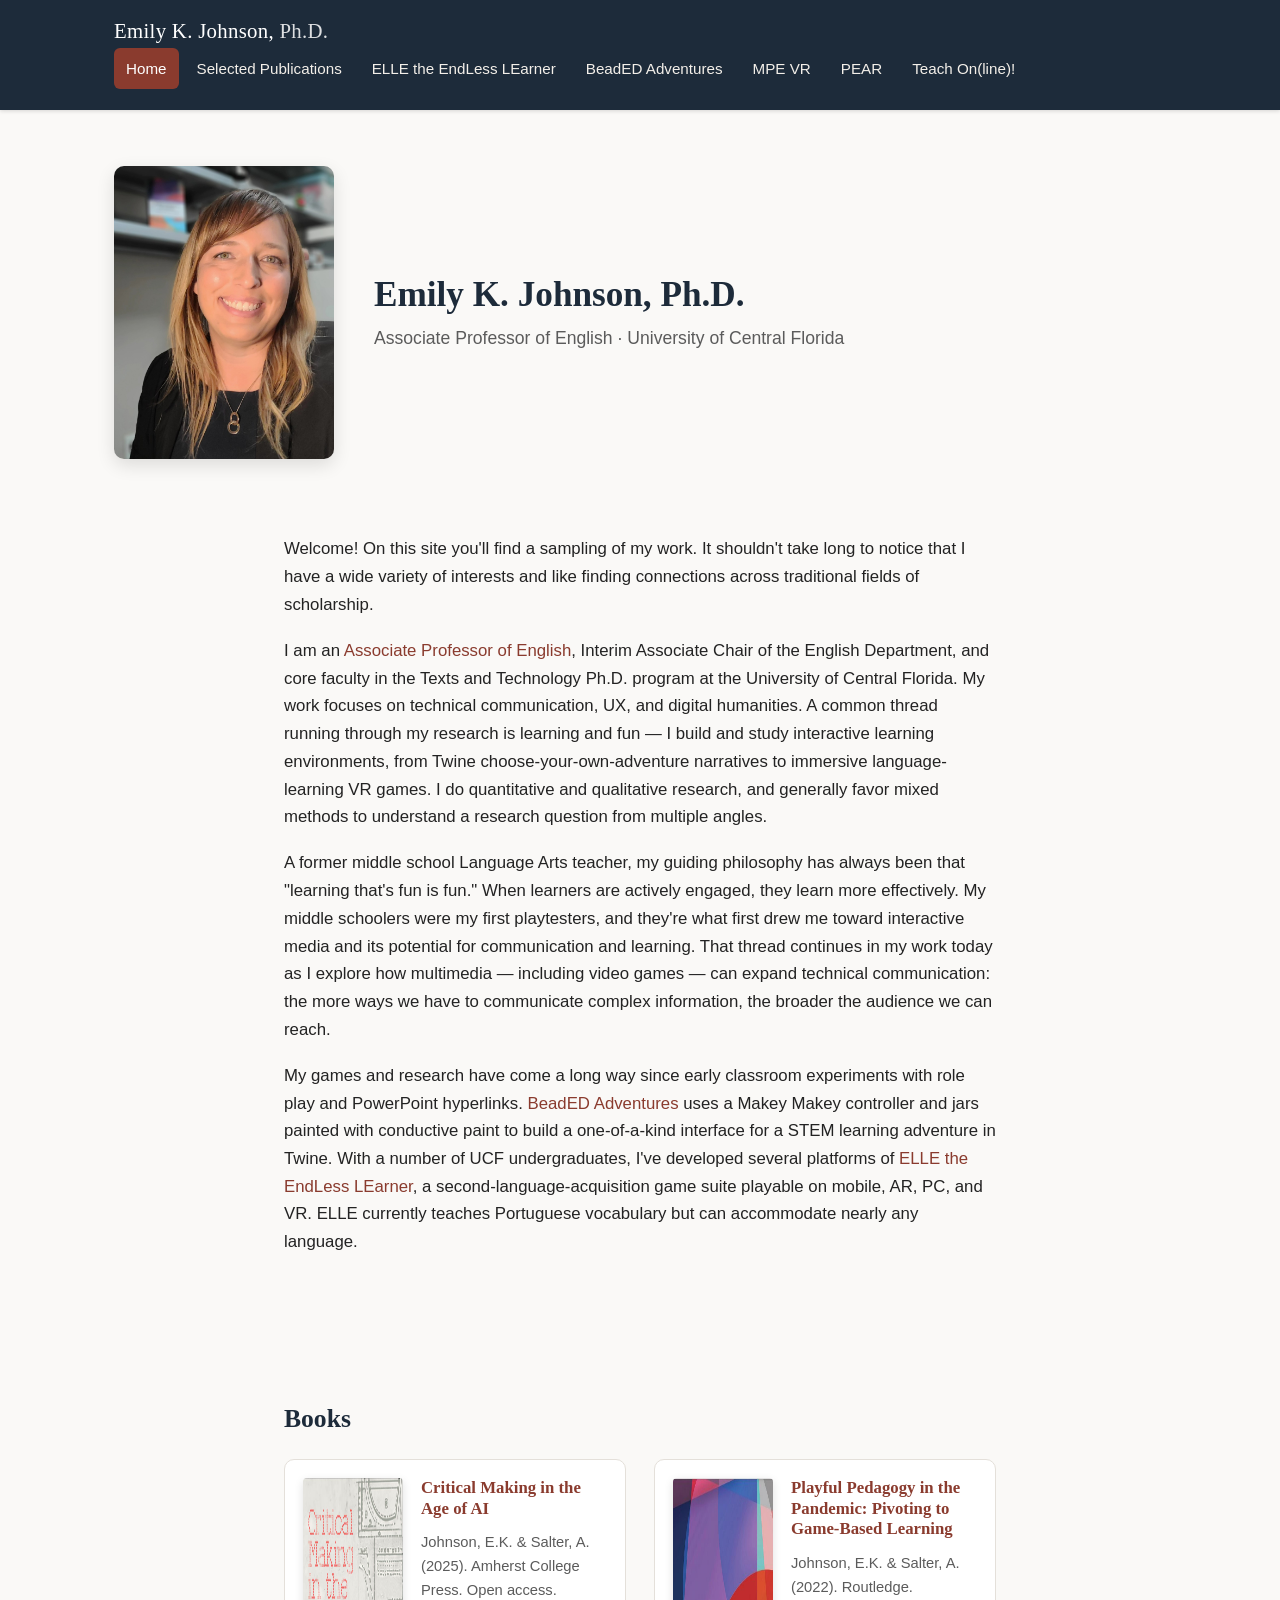
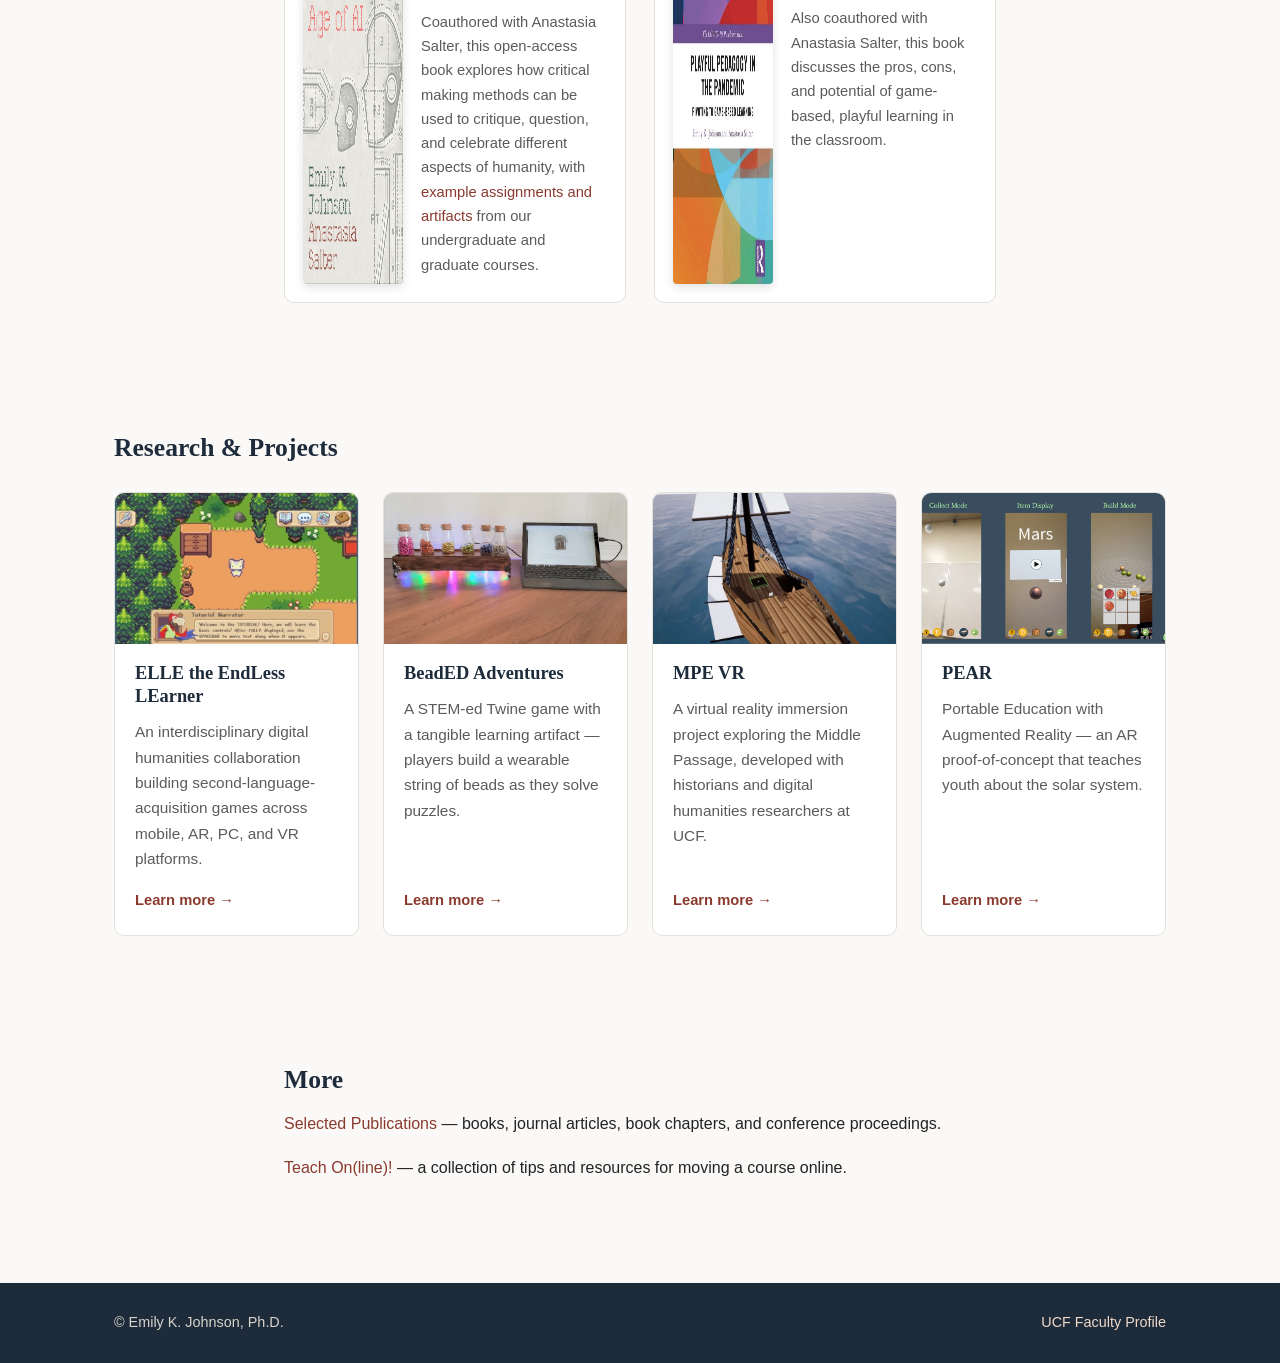
==== index.html @ 75e38476 "Rebuild site as static HTML/CSS from ekjphd.com Replace placeholder index.md with a clean, responsiv" ====
<!DOCTYPE html>
<html lang="en">
<head>
<meta charset="UTF-8">
<meta name="viewport" content="width=device-width, initial-scale=1.0">
<title>Emily K. Johnson, Ph.D.</title>
<meta name="description" content="Emily K. Johnson, Ph.D. — Associate Professor of English at UCF. Technical communication, UX, digital humanities, and game-based learning.">
<link rel="stylesheet" href="css/style.css">
</head>
<body>
<header class="site-header">
  <div class="header-inner">
    <a href="index.html" class="site-title">Emily K. Johnson, <span class="degree">Ph.D.</span></a>
    <input type="checkbox" id="nav-toggle" class="nav-toggle-checkbox">
    <label for="nav-toggle" class="nav-toggle-label">&#9776;</label>
    <ul class="nav-links">
      <li><a href="index.html" class="active">Home</a></li>
      <li><a href="publications.html">Selected Publications</a></li>
      <li><a href="elle.html">ELLE the EndLess LEarner</a></li>
      <li><a href="beadedadventures.html">BeadED Adventures</a></li>
      <li><a href="mpe.html">MPE VR</a></li>
      <li><a href="pear.html">PEAR</a></li>
      <li><a href="teachon.html">Teach On(line)!</a></li>
    </ul>
  </div>
</header>

<main>
  <section class="hero">
    <div class="container hero-inner">
      <div class="hero-photo">
        <img src="images/2023/05/emily2.jpg" alt="Emily K. Johnson">
      </div>
      <div class="hero-text">
        <h1>Emily K. Johnson, Ph.D.</h1>
        <p class="tagline">Associate Professor of English &middot; University of Central Florida</p>
      </div>
    </div>
  </section>

  <section class="bio">
    <div class="container section-narrow">
      <p>Welcome! On this site you'll find a sampling of my work. It shouldn't take long to notice that I have a wide variety of interests and like finding connections across traditional fields of scholarship.</p>
      <p>I am an <a href="https://cah.ucf.edu/person/emily-johnson/">Associate Professor of English</a>, Interim Associate Chair of the English Department, and core faculty in the Texts and Technology Ph.D. program at the University of Central Florida. My work focuses on technical communication, UX, and digital humanities. A common thread running through my research is learning and fun &mdash; I build and study interactive learning environments, from Twine choose-your-own-adventure narratives to immersive language-learning VR games. I do quantitative and qualitative research, and generally favor mixed methods to understand a research question from multiple angles.</p>
      <p>A former middle school Language Arts teacher, my guiding philosophy has always been that "learning that's fun is fun." When learners are actively engaged, they learn more effectively. My middle schoolers were my first playtesters, and they're what first drew me toward interactive media and its potential for communication and learning. That thread continues in my work today as I explore how multimedia &mdash; including video games &mdash; can expand technical communication: the more ways we have to communicate complex information, the broader the audience we can reach.</p>
      <p>My games and research have come a long way since early classroom experiments with role play and PowerPoint hyperlinks. <a href="beadedadventures.html">BeadED Adventures</a> uses a Makey&nbsp;Makey controller and jars painted with conductive paint to build a one-of-a-kind interface for a STEM learning adventure in Twine. With a number of UCF undergraduates, I've developed several platforms of <a href="elle.html">ELLE the EndLess LEarner</a>, a second-language-acquisition game suite playable on mobile, AR, PC, and VR. ELLE currently teaches Portuguese vocabulary but can accommodate nearly any language.</p>
    </div>
  </section>

  <section class="books">
    <div class="container section-narrow">
      <h2>Books</h2>
      <div class="book-grid">
        <div class="book-card">
          <img src="images/2024/12/cmcover.jpg" alt="Critical Making in the Age of AI cover">
          <div>
            <h3><a href="https://doi.org/10.3998/mpub.14510509">Critical Making in the Age of AI</a></h3>
            <p>Johnson, E.K. &amp; Salter, A. (2025). Amherst College Press. Open access.</p>
            <p>Coauthored with Anastasia Salter, this open-access book explores how critical making methods can be used to critique, question, and celebrate different aspects of humanity, with <a href="https://anastasiasalter.net/CritMakingAgeOfAI/">example assignments and artifacts</a> from our undergraduate and graduate courses.</p>
          </div>
        </div>
        <div class="book-card">
          <img src="images/2024/12/bookcover.jpg" alt="Playful Pedagogy in the Pandemic cover">
          <div>
            <h3><a href="https://www.taylorfrancis.com/books/mono/10.4324/9781003281696/playful-pedagogy-pandemic-emily-johnson-anastasia-salter">Playful Pedagogy in the Pandemic: Pivoting to Game-Based Learning</a></h3>
            <p>Johnson, E.K. &amp; Salter, A. (2022). Routledge.</p>
            <p>Also coauthored with Anastasia Salter, this book discusses the pros, cons, and potential of game-based, playful learning in the classroom.</p>
          </div>
        </div>
      </div>
    </div>
  </section>

  <section class="projects">
    <div class="container">
      <h2>Research &amp; Projects</h2>
      <div class="project-grid">
        <div class="project-card">
          <img src="images/2023/05/animelletutorial.jpg" alt="ELLE the EndLess LEarner">
          <div class="project-card-body">
            <h3>ELLE the EndLess LEarner</h3>
            <p>An interdisciplinary digital humanities collaboration building second-language-acquisition games across mobile, AR, PC, and VR platforms.</p>
            <a class="card-link" href="elle.html">Learn more &rarr;</a>
          </div>
        </div>
        <div class="project-card">
          <img src="images/2020/05/beaded4.0.jpg" alt="BeadED Adventures">
          <div class="project-card-body">
            <h3>BeadED Adventures</h3>
            <p>A STEM-ed Twine game with a tangible learning artifact &mdash; players build a wearable string of beads as they solve puzzles.</p>
            <a class="card-link" href="beadedadventures.html">Learn more &rarr;</a>
          </div>
        </div>
        <div class="project-card">
          <img src="images/2019/07/ship_mpe.jpg" alt="Middle Passage VR Experience">
          <div class="project-card-body">
            <h3>MPE VR</h3>
            <p>A virtual reality immersion project exploring the Middle Passage, developed with historians and digital humanities researchers at UCF.</p>
            <a class="card-link" href="mpe.html">Learn more &rarr;</a>
          </div>
        </div>
        <div class="project-card">
          <img src="images/2018/11/pear_screens.png" alt="PEAR augmented reality app">
          <div class="project-card-body">
            <h3>PEAR</h3>
            <p>Portable Education with Augmented Reality &mdash; an AR proof-of-concept that teaches youth about the solar system.</p>
            <a class="card-link" href="pear.html">Learn more &rarr;</a>
          </div>
        </div>
      </div>
    </div>
  </section>

  <section class="more-links">
    <div class="container section-narrow">
      <h2>More</h2>
      <p><a href="publications.html">Selected Publications</a> &mdash; books, journal articles, book chapters, and conference proceedings.</p>
      <p><a href="teachon.html">Teach On(line)!</a> &mdash; a collection of tips and resources for moving a course online.</p>
    </div>
  </section>
</main>

<footer class="site-footer">
  <div class="container">
    <span>&copy; Emily K. Johnson, Ph.D.</span>
    <a href="https://cah.ucf.edu/person/emily-johnson/">UCF Faculty Profile</a>
  </div>
</footer>
</body>
</html>
---- css/style.css ----
:root {
  --color-bg: #faf9f7;
  --color-surface: #ffffff;
  --color-text: #232323;
  --color-muted: #5b5b5b;
  --color-border: #e4e0da;
  --color-accent: #8a3b2e;
  --color-accent-dark: #6e2e24;
  --color-navy: #1d2b3a;
  --max-width: 1100px;
  --content-width: 760px;
  --radius: 10px;
}

* {
  box-sizing: border-box;
}

html {
  scroll-behavior: smooth;
}

body {
  margin: 0;
  font-family: "Source Sans Pro", "Segoe UI", Roboto, Helvetica, Arial, sans-serif;
  color: var(--color-text);
  background: var(--color-bg);
  line-height: 1.65;
}

h1, h2, h3, h4 {
  font-family: Georgia, "Times New Roman", serif;
  font-weight: 600;
  line-height: 1.25;
  color: var(--color-navy);
  margin: 0 0 0.6em;
}

h1 { font-size: 2.2rem; }
h2 { font-size: 1.6rem; margin-top: 2.2em; }
h3 { font-size: 1.25rem; margin-top: 1.6em; }

p { margin: 0 0 1.1em; }

a {
  color: var(--color-accent);
  text-decoration: none;
}

a:hover, a:focus {
  text-decoration: underline;
}

img {
  max-width: 100%;
  height: auto;
  display: block;
}

ul {
  margin: 0 0 1.1em;
  padding-left: 1.3em;
}

li {
  margin-bottom: 0.4em;
}

.container {
  max-width: var(--max-width);
  margin: 0 auto;
  padding: 0 24px;
}

/* Header / Nav */

.site-header {
  background: var(--color-navy);
  color: #fff;
  position: sticky;
  top: 0;
  z-index: 50;
  box-shadow: 0 1px 4px rgba(0,0,0,0.15);
}

.header-inner {
  max-width: var(--max-width);
  margin: 0 auto;
  padding: 14px 24px;
  display: flex;
  align-items: center;
  justify-content: space-between;
  flex-wrap: wrap;
}

.site-title {
  font-family: Georgia, "Times New Roman", serif;
  font-size: 1.3rem;
  color: #fff;
  letter-spacing: 0.3px;
}

.site-title:hover {
  text-decoration: none;
  color: #f0d9c8;
}

.site-title .degree {
  font-weight: 400;
  opacity: 0.85;
}

.nav-toggle-checkbox {
  display: none;
}

.nav-toggle-label {
  display: none;
  cursor: pointer;
  font-size: 1.6rem;
  color: #fff;
  line-height: 1;
  padding: 4px 8px;
}

.nav-links {
  display: flex;
  flex-wrap: wrap;
  gap: 6px;
  list-style: none;
  margin: 0;
  padding: 0;
}

.nav-links a {
  display: inline-block;
  color: #f3efe9;
  padding: 8px 12px;
  border-radius: 6px;
  font-size: 0.95rem;
}

.nav-links a:hover, .nav-links a:focus {
  background: rgba(255,255,255,0.12);
  text-decoration: none;
}

.nav-links a.active {
  background: var(--color-accent);
  color: #fff;
}

@media (max-width: 820px) {
  .nav-toggle-label { display: block; }
  .nav-links {
    display: none;
    flex-direction: column;
    width: 100%;
    margin-top: 12px;
  }
  .nav-toggle-checkbox:checked ~ .nav-links {
    display: flex;
  }
  .nav-links a { padding: 10px 12px; }
}

/* Hero */

.hero {
  padding: 56px 0 40px;
}

.hero-inner {
  display: grid;
  grid-template-columns: 220px 1fr;
  gap: 40px;
  align-items: center;
}

.hero-photo img {
  border-radius: var(--radius);
  box-shadow: 0 6px 18px rgba(0,0,0,0.12);
}

.hero-text h1 {
  margin-bottom: 0.2em;
}

.hero-text .tagline {
  color: var(--color-muted);
  font-size: 1.1rem;
  margin-bottom: 0;
}

@media (max-width: 700px) {
  .hero-inner {
    grid-template-columns: 1fr;
    text-align: center;
  }
  .hero-photo img {
    margin: 0 auto;
    max-width: 200px;
  }
}

/* Sections */

section {
  padding: 36px 0;
}

.section-narrow {
  max-width: var(--content-width);
  margin: 0 auto;
}

.bio p {
  font-size: 1.05rem;
}

/* Project cards grid */

.project-grid {
  display: grid;
  grid-template-columns: repeat(auto-fit, minmax(240px, 1fr));
  gap: 24px;
  margin-top: 28px;
}

.project-card {
  background: var(--color-surface);
  border: 1px solid var(--color-border);
  border-radius: var(--radius);
  overflow: hidden;
  display: flex;
  flex-direction: column;
  transition: transform 0.15s ease, box-shadow 0.15s ease;
}

.project-card:hover {
  transform: translateY(-3px);
  box-shadow: 0 10px 24px rgba(0,0,0,0.08);
}

.project-card img {
  width: 100%;
  aspect-ratio: 16/10;
  object-fit: cover;
}

.project-card-body {
  padding: 18px 20px 22px;
  display: flex;
  flex-direction: column;
  flex: 1;
}

.project-card-body h3 {
  margin-top: 0;
  font-size: 1.15rem;
}

.project-card-body p {
  color: var(--color-muted);
  font-size: 0.96rem;
  flex: 1;
}

.card-link {
  font-weight: 600;
  font-size: 0.92rem;
}

/* Books */

.book-grid {
  display: grid;
  grid-template-columns: repeat(auto-fit, minmax(280px, 1fr));
  gap: 28px;
  margin-top: 24px;
}

.book-card {
  display: flex;
  gap: 18px;
  background: var(--color-surface);
  border: 1px solid var(--color-border);
  border-radius: var(--radius);
  padding: 18px;
}

.book-card img {
  width: 100px;
  flex-shrink: 0;
  border-radius: 4px;
  box-shadow: 0 3px 10px rgba(0,0,0,0.12);
}

.book-card h3 {
  margin-top: 0;
  font-size: 1.05rem;
}

.book-card p {
  font-size: 0.92rem;
  color: var(--color-muted);
  margin-bottom: 0.5em;
}

/* Page header (project / publications pages) */

.page-hero {
  background: var(--color-surface);
  border-bottom: 1px solid var(--color-border);
  padding: 44px 0;
}

.page-hero h1 {
  margin-bottom: 0.3em;
}

.page-hero .subtitle {
  color: var(--color-muted);
  font-size: 1.05rem;
  margin: 0;
}

.page-figure {
  margin: 28px 0;
  text-align: center;
}

.page-figure img {
  margin: 0 auto;
  border-radius: var(--radius);
  box-shadow: 0 6px 18px rgba(0,0,0,0.1);
  max-height: 420px;
  width: auto;
}

.page-figure figcaption {
  color: var(--color-muted);
  font-size: 0.88rem;
  margin-top: 10px;
}

/* Gallery */

.gallery {
  display: grid;
  grid-template-columns: repeat(auto-fit, minmax(200px, 1fr));
  gap: 16px;
  margin: 24px 0 36px;
}

.gallery figure {
  margin: 0;
  background: var(--color-surface);
  border: 1px solid var(--color-border);
  border-radius: var(--radius);
  overflow: hidden;
}

.gallery img {
  width: 100%;
  aspect-ratio: 4/3;
  object-fit: cover;
}

.gallery figcaption {
  padding: 8px 12px;
  font-size: 0.85rem;
  color: var(--color-muted);
}

/* Credits / team lists */

.credit-block {
  background: var(--color-surface);
  border: 1px solid var(--color-border);
  border-radius: var(--radius);
  padding: 20px 24px;
  margin: 18px 0;
}

.credit-block h4 {
  margin-top: 0;
}

.credit-block ul {
  margin-bottom: 0;
}

/* Publications */

.pub-list h2 {
  border-bottom: 2px solid var(--color-border);
  padding-bottom: 8px;
}

.pub-list ul {
  list-style: none;
  padding-left: 0;
}

.pub-list li {
  padding: 10px 0;
  border-bottom: 1px solid var(--color-border);
  font-size: 0.97rem;
}

.pub-list li:last-child {
  border-bottom: none;
}

.scholar-link {
  display: inline-block;
  margin-bottom: 1.6em;
  font-weight: 600;
}

/* Tips list */

.tip-list li {
  margin-bottom: 0.9em;
}

.resource-columns {
  display: grid;
  grid-template-columns: repeat(auto-fit, minmax(260px, 1fr));
  gap: 28px;
  margin-top: 16px;
}

/* Footer */

.site-footer {
  background: var(--color-navy);
  color: #d8d3cb;
  margin-top: 48px;
  padding: 28px 0;
  font-size: 0.9rem;
}

.site-footer a {
  color: #f0d9c8;
}

.site-footer .container {
  display: flex;
  justify-content: space-between;
  flex-wrap: wrap;
  gap: 10px;
}

.back-home {
  display: inline-block;
  margin: 18px 0 0;
  font-weight: 600;
}
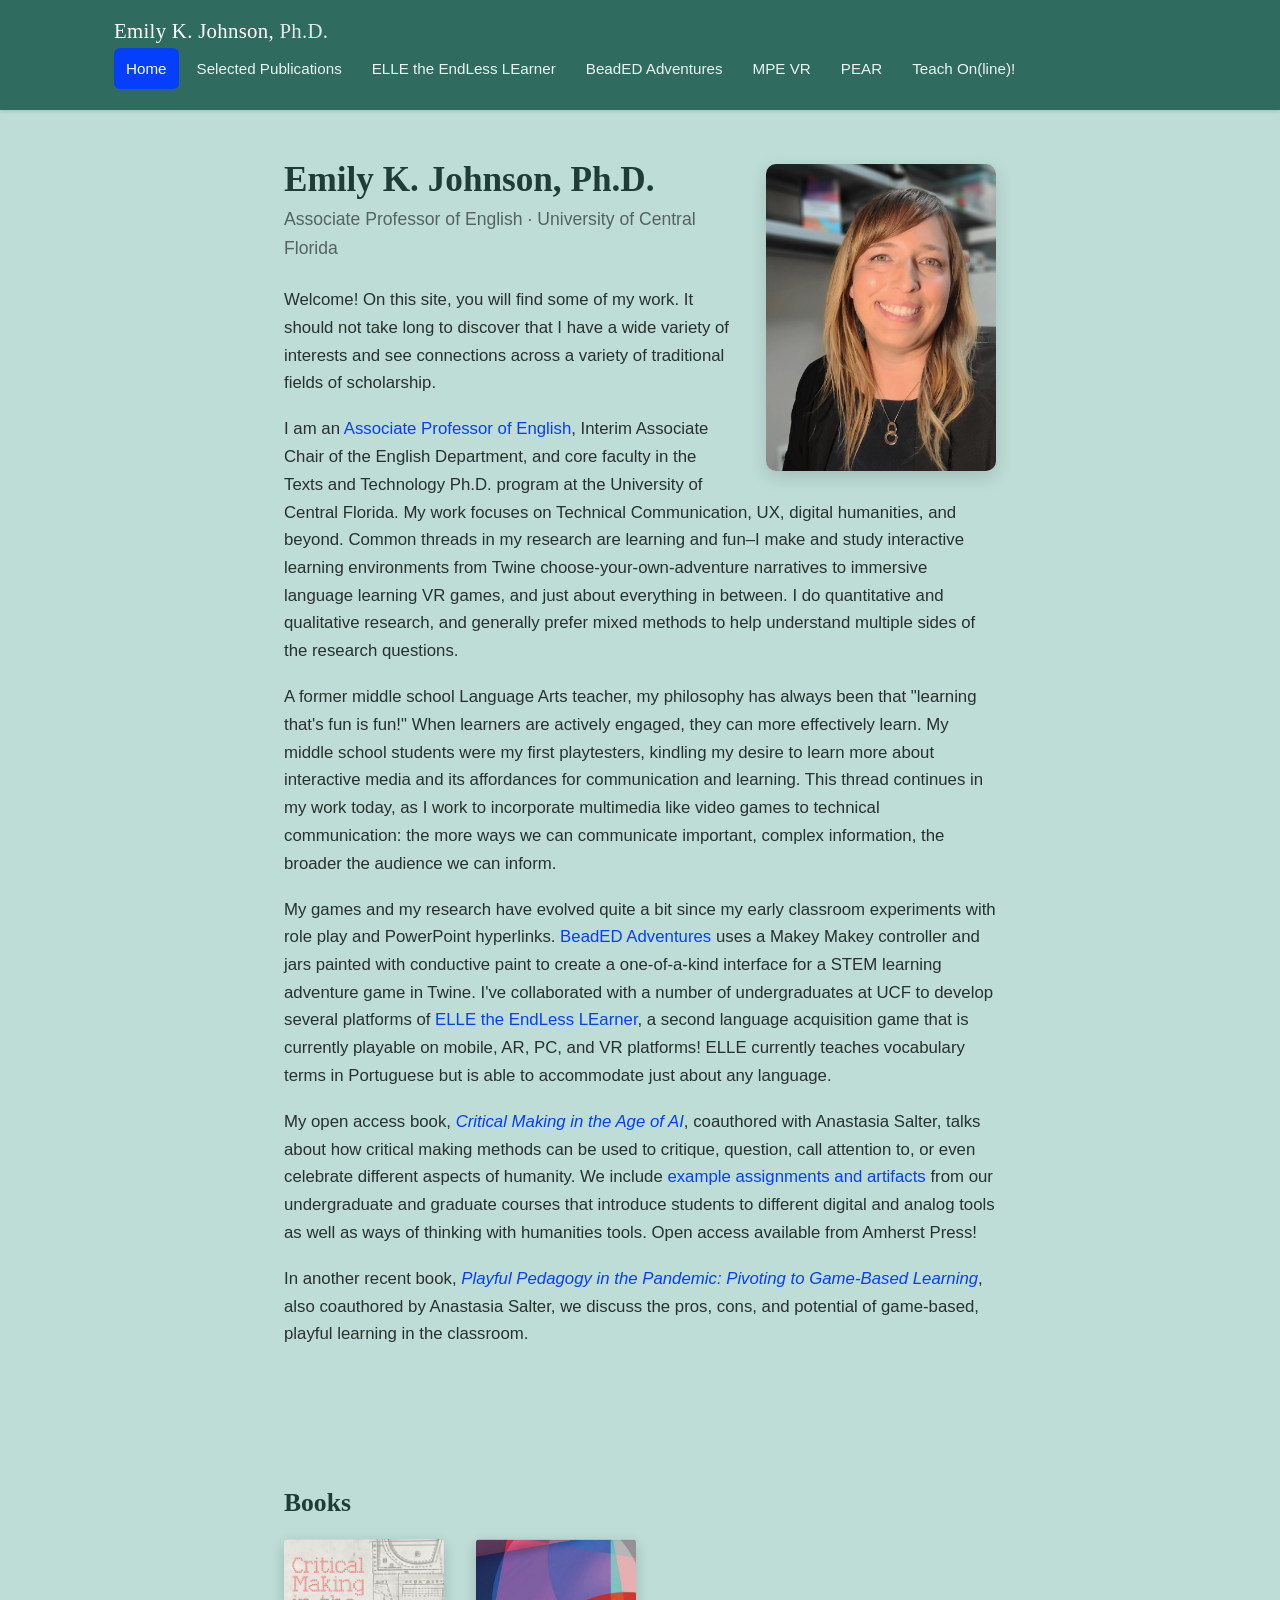
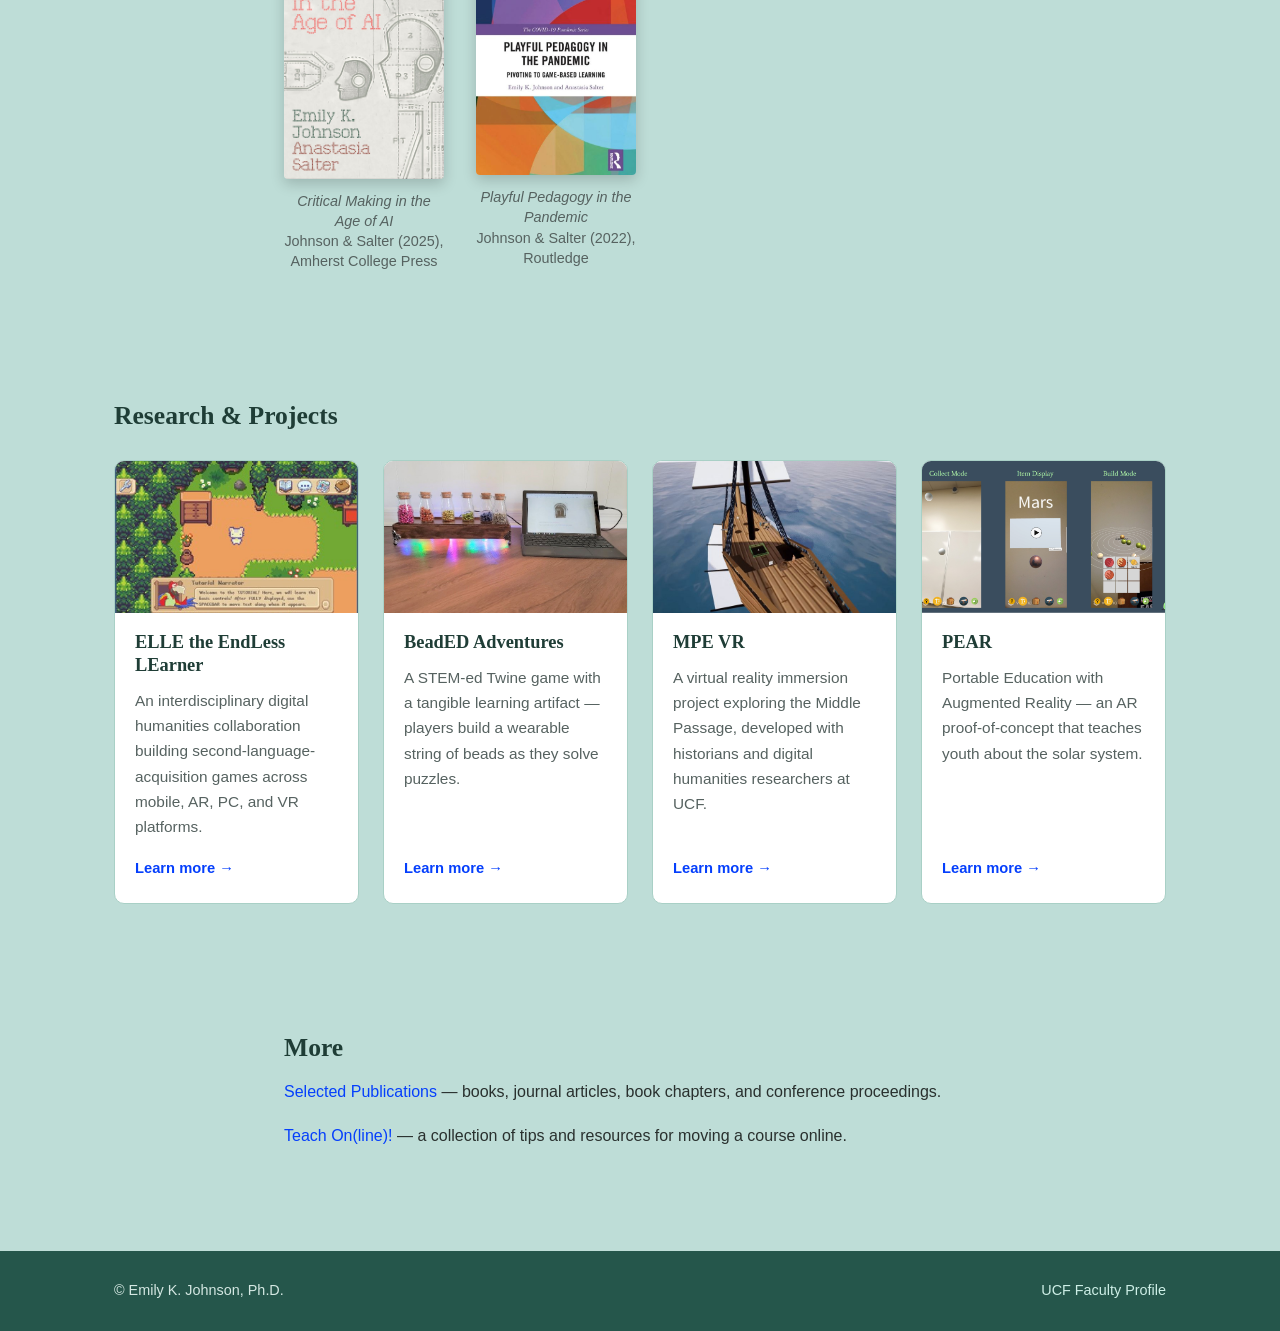
==== commit 5c0448fe: "Refine home page: headshot wrap, book ratio, restored bio links - Merge headshot into the intro and " ====
--- a/index.html
+++ b/index.html
@@ -26,24 +26,17 @@
 </header>
 
 <main>
-  <section class="hero">
-    <div class="container hero-inner">
-      <div class="hero-photo">
-        <img src="images/2023/05/emily2.jpg" alt="Emily K. Johnson">
-      </div>
-      <div class="hero-text">
-        <h1>Emily K. Johnson, Ph.D.</h1>
-        <p class="tagline">Associate Professor of English &middot; University of Central Florida</p>
-      </div>
-    </div>
-  </section>
-
-  <section class="bio">
+  <section class="intro">
     <div class="container section-narrow">
-      <p>Welcome! On this site you'll find a sampling of my work. It shouldn't take long to notice that I have a wide variety of interests and like finding connections across traditional fields of scholarship.</p>
-      <p>I am an <a href="https://cah.ucf.edu/person/emily-johnson/">Associate Professor of English</a>, Interim Associate Chair of the English Department, and core faculty in the Texts and Technology Ph.D. program at the University of Central Florida. My work focuses on technical communication, UX, and digital humanities. A common thread running through my research is learning and fun &mdash; I build and study interactive learning environments, from Twine choose-your-own-adventure narratives to immersive language-learning VR games. I do quantitative and qualitative research, and generally favor mixed methods to understand a research question from multiple angles.</p>
-      <p>A former middle school Language Arts teacher, my guiding philosophy has always been that "learning that's fun is fun." When learners are actively engaged, they learn more effectively. My middle schoolers were my first playtesters, and they're what first drew me toward interactive media and its potential for communication and learning. That thread continues in my work today as I explore how multimedia &mdash; including video games &mdash; can expand technical communication: the more ways we have to communicate complex information, the broader the audience we can reach.</p>
-      <p>My games and research have come a long way since early classroom experiments with role play and PowerPoint hyperlinks. <a href="beadedadventures.html">BeadED Adventures</a> uses a Makey&nbsp;Makey controller and jars painted with conductive paint to build a one-of-a-kind interface for a STEM learning adventure in Twine. With a number of UCF undergraduates, I've developed several platforms of <a href="elle.html">ELLE the EndLess LEarner</a>, a second-language-acquisition game suite playable on mobile, AR, PC, and VR. ELLE currently teaches Portuguese vocabulary but can accommodate nearly any language.</p>
+      <img class="headshot" src="images/2023/05/emily2.jpg" alt="Emily K. Johnson">
+      <h1>Emily K. Johnson, Ph.D.</h1>
+      <p class="tagline">Associate Professor of English &middot; University of Central Florida</p>
+      <p>Welcome! On this site, you will find some of my work. It should not take long to discover that I have a wide variety of interests and see connections across a variety of traditional fields of scholarship.</p>
+      <p>I am an <a href="https://cah.ucf.edu/person/emily-johnson/">Associate Professor of English</a>, Interim Associate Chair of the English Department, and core faculty in the Texts and Technology Ph.D. program at the University of Central Florida. My work focuses on Technical Communication, UX, digital humanities, and beyond. Common threads in my research are learning and fun&ndash;I make and study interactive learning environments from Twine choose-your-own-adventure narratives to immersive language learning VR games, and just about everything in between. I do quantitative and qualitative research, and generally prefer mixed methods to help understand multiple sides of the research questions.</p>
+      <p>A former middle school Language Arts teacher, my philosophy has always been that "learning that's fun is fun!" When learners are actively engaged, they can more effectively learn. My middle school students were my first playtesters, kindling my desire to learn more about interactive media and its affordances for communication and learning. This thread continues in my work today, as I work to incorporate multimedia like video games to technical communication: the more ways we can communicate important, complex information, the broader the audience we can inform.</p>
+      <p>My games and my research have evolved quite a bit since my early classroom experiments with role play and PowerPoint hyperlinks. <a href="beadedadventures.html">BeadED Adventures</a> uses a Makey Makey controller and jars painted with conductive paint to create a one-of-a-kind interface for a STEM learning adventure game in Twine. I've collaborated with a number of undergraduates at UCF to develop several platforms of <a href="elle.html">ELLE the EndLess LEarner</a>, a second language acquisition game that is currently playable on mobile, AR, PC, and VR platforms! ELLE currently teaches vocabulary terms in Portuguese but is able to accommodate just about any language.</p>
+      <p>My open access book, <a href="https://services.publishing.umich.edu/Books/C/Critical-Making-in-the-Age-of-AI3"><em>Critical Making in the Age of AI</em></a>, coauthored with Anastasia Salter, talks about how critical making methods can be used to critique, question, call attention to, or even celebrate different aspects of humanity. We include <a href="https://anastasiasalter.net/CritMakingAgeOfAI/">example assignments and artifacts</a> from our undergraduate and graduate courses that introduce students to different digital and analog tools as well as ways of thinking with humanities tools. Open access available from Amherst Press!</p>
+      <p>In another recent book, <a href="https://www.taylorfrancis.com/books/mono/10.4324/9781003281696/playful-pedagogy-pandemic-emily-johnson-anastasia-salter"><em>Playful Pedagogy in the Pandemic: Pivoting to Game-Based Learning</em></a>, also coauthored by Anastasia Salter, we discuss the pros, cons, and potential of game-based, playful learning in the classroom.</p>
     </div>
   </section>
 
@@ -51,22 +44,14 @@
     <div class="container section-narrow">
       <h2>Books</h2>
       <div class="book-grid">
-        <div class="book-card">
+        <a class="book-cover" href="https://services.publishing.umich.edu/Books/C/Critical-Making-in-the-Age-of-AI3">
           <img src="images/2024/12/cmcover.jpg" alt="Critical Making in the Age of AI cover">
-          <div>
-            <h3><a href="https://doi.org/10.3998/mpub.14510509">Critical Making in the Age of AI</a></h3>
-            <p>Johnson, E.K. &amp; Salter, A. (2025). Amherst College Press. Open access.</p>
-            <p>Coauthored with Anastasia Salter, this open-access book explores how critical making methods can be used to critique, question, and celebrate different aspects of humanity, with <a href="https://anastasiasalter.net/CritMakingAgeOfAI/">example assignments and artifacts</a> from our undergraduate and graduate courses.</p>
-          </div>
-        </div>
-        <div class="book-card">
+          <span><em>Critical Making in the Age of AI</em><br>Johnson &amp; Salter (2025), Amherst College Press</span>
+        </a>
+        <a class="book-cover" href="https://www.taylorfrancis.com/books/mono/10.4324/9781003281696/playful-pedagogy-pandemic-emily-johnson-anastasia-salter">
           <img src="images/2024/12/bookcover.jpg" alt="Playful Pedagogy in the Pandemic cover">
-          <div>
-            <h3><a href="https://www.taylorfrancis.com/books/mono/10.4324/9781003281696/playful-pedagogy-pandemic-emily-johnson-anastasia-salter">Playful Pedagogy in the Pandemic: Pivoting to Game-Based Learning</a></h3>
-            <p>Johnson, E.K. &amp; Salter, A. (2022). Routledge.</p>
-            <p>Also coauthored with Anastasia Salter, this book discusses the pros, cons, and potential of game-based, playful learning in the classroom.</p>
-          </div>
-        </div>
+          <span><em>Playful Pedagogy in the Pandemic</em><br>Johnson &amp; Salter (2022), Routledge</span>
+        </a>
       </div>
     </div>
   </section>
--- a/css/style.css
+++ b/css/style.css
@@ -1,12 +1,16 @@
 :root {
-  --color-bg: #faf9f7;
-  --color-surface: #ffffff;
-  --color-text: #232323;
-  --color-muted: #5b5b5b;
-  --color-border: #e4e0da;
-  --color-accent: #8a3b2e;
-  --color-accent-dark: #6e2e24;
-  --color-navy: #1d2b3a;
+  /* Palette drawn from the original ekjphd.com WordPress theme:
+     mint/seafoam body background with vivid blue links. */
+  --color-bg: #beddd7;          /* WP body background (mint) */
+  --color-surface: #ffffff;     /* content cards */
+  --color-text: #29302e;
+  --color-muted: #566260;
+  --color-border: #a9d0c6;      /* mint-tinted border */
+  --color-accent: #053ffc;      /* WP link / accent blue */
+  --color-accent-dark: #0a2db0;
+  --color-header: #2f6b5e;      /* deep teal (mint family) for nav/footer */
+  --color-header-dark: #25564b;
+  --color-heading: #1f3d36;     /* dark teal-green headings */
   --max-width: 1100px;
   --content-width: 760px;
   --radius: 10px;
@@ -18,6 +22,11 @@
 
 html {
   scroll-behavior: smooth;
+}
+
+::selection {
+  background: var(--color-accent);
+  color: #fff;
 }
 
 body {
@@ -32,7 +41,7 @@
   font-family: Georgia, "Times New Roman", serif;
   font-weight: 600;
   line-height: 1.25;
-  color: var(--color-navy);
+  color: var(--color-heading);
   margin: 0 0 0.6em;
 }
 
@@ -75,7 +84,7 @@
 /* Header / Nav */
 
 .site-header {
-  background: var(--color-navy);
+  background: var(--color-header);
   color: #fff;
   position: sticky;
   top: 0;
@@ -102,7 +111,7 @@
 
 .site-title:hover {
   text-decoration: none;
-  color: #f0d9c8;
+  color: #cdeee6;
 }
 
 .site-title .degree {
@@ -134,7 +143,7 @@
 
 .nav-links a {
   display: inline-block;
-  color: #f3efe9;
+  color: #eaf5f2;
   padding: 8px 12px;
   border-radius: 6px;
   font-size: 0.95rem;
@@ -164,42 +173,47 @@
   .nav-links a { padding: 10px 12px; }
 }
 
-/* Hero */
-
-.hero {
-  padding: 56px 0 40px;
-}
-
-.hero-inner {
-  display: grid;
-  grid-template-columns: 220px 1fr;
-  gap: 40px;
-  align-items: center;
-}
-
-.hero-photo img {
+/* Intro (headshot + bio) */
+
+.intro {
+  padding: 48px 0 28px;
+}
+
+.intro .container {
+  display: flow-root; /* contain the floated headshot */
+}
+
+.intro .headshot {
+  float: right;
+  width: 230px;
   border-radius: var(--radius);
-  box-shadow: 0 6px 18px rgba(0,0,0,0.12);
-}
-
-.hero-text h1 {
-  margin-bottom: 0.2em;
-}
-
-.hero-text .tagline {
+  box-shadow: 0 6px 18px rgba(0,0,0,0.14);
+  margin: 6px 0 16px 30px;
+}
+
+.intro h1 {
+  margin-bottom: 0.1em;
+}
+
+.intro .tagline {
   color: var(--color-muted);
   font-size: 1.1rem;
-  margin-bottom: 0;
-}
-
-@media (max-width: 700px) {
-  .hero-inner {
-    grid-template-columns: 1fr;
+  margin-bottom: 1.3em;
+}
+
+.intro p {
+  font-size: 1.05rem;
+}
+
+@media (max-width: 600px) {
+  .intro .headshot {
+    float: none;
+    display: block;
+    margin: 0 auto 22px;
+    width: 200px;
+  }
+  .intro h1, .intro .tagline {
     text-align: center;
-  }
-  .hero-photo img {
-    margin: 0 auto;
-    max-width: 200px;
   }
 }
 
@@ -212,10 +226,6 @@
 .section-narrow {
   max-width: var(--content-width);
   margin: 0 auto;
-}
-
-.bio p {
-  font-size: 1.05rem;
 }
 
 /* Project cards grid */
@@ -274,37 +284,48 @@
 /* Books */
 
 .book-grid {
-  display: grid;
-  grid-template-columns: repeat(auto-fit, minmax(280px, 1fr));
-  gap: 28px;
-  margin-top: 24px;
-}
-
-.book-card {
-  display: flex;
-  gap: 18px;
-  background: var(--color-surface);
-  border: 1px solid var(--color-border);
-  border-radius: var(--radius);
-  padding: 18px;
-}
-
-.book-card img {
-  width: 100px;
-  flex-shrink: 0;
+  display: flex;
+  flex-wrap: wrap;
+  gap: 32px;
+  margin-top: 20px;
+}
+
+.book-cover {
+  display: flex;
+  flex-direction: column;
+  align-items: center;
+  text-align: center;
+  width: 160px;
+  color: var(--color-text);
+}
+
+.book-cover:hover {
+  text-decoration: none;
+}
+
+.book-cover img {
+  width: 160px;
+  height: auto;          /* preserve the cover's natural ratio */
   border-radius: 4px;
-  box-shadow: 0 3px 10px rgba(0,0,0,0.12);
-}
-
-.book-card h3 {
-  margin-top: 0;
-  font-size: 1.05rem;
-}
-
-.book-card p {
-  font-size: 0.92rem;
-  color: var(--color-muted);
-  margin-bottom: 0.5em;
+  box-shadow: 0 5px 14px rgba(0,0,0,0.18);
+  transition: transform 0.15s ease, box-shadow 0.15s ease;
+}
+
+.book-cover:hover img {
+  transform: translateY(-3px);
+  box-shadow: 0 10px 22px rgba(0,0,0,0.22);
+}
+
+.book-cover span {
+  display: block;
+  margin-top: 12px;
+  font-size: 0.9rem;
+  line-height: 1.4;
+  color: var(--color-muted);
+}
+
+.book-cover:hover span em {
+  color: var(--color-accent);
 }
 
 /* Page header (project / publications pages) */
@@ -435,15 +456,15 @@
 /* Footer */
 
 .site-footer {
-  background: var(--color-navy);
-  color: #d8d3cb;
+  background: var(--color-header-dark);
+  color: #d4e7e2;
   margin-top: 48px;
   padding: 28px 0;
   font-size: 0.9rem;
 }
 
 .site-footer a {
-  color: #f0d9c8;
+  color: #cdeee6;
 }
 
 .site-footer .container {
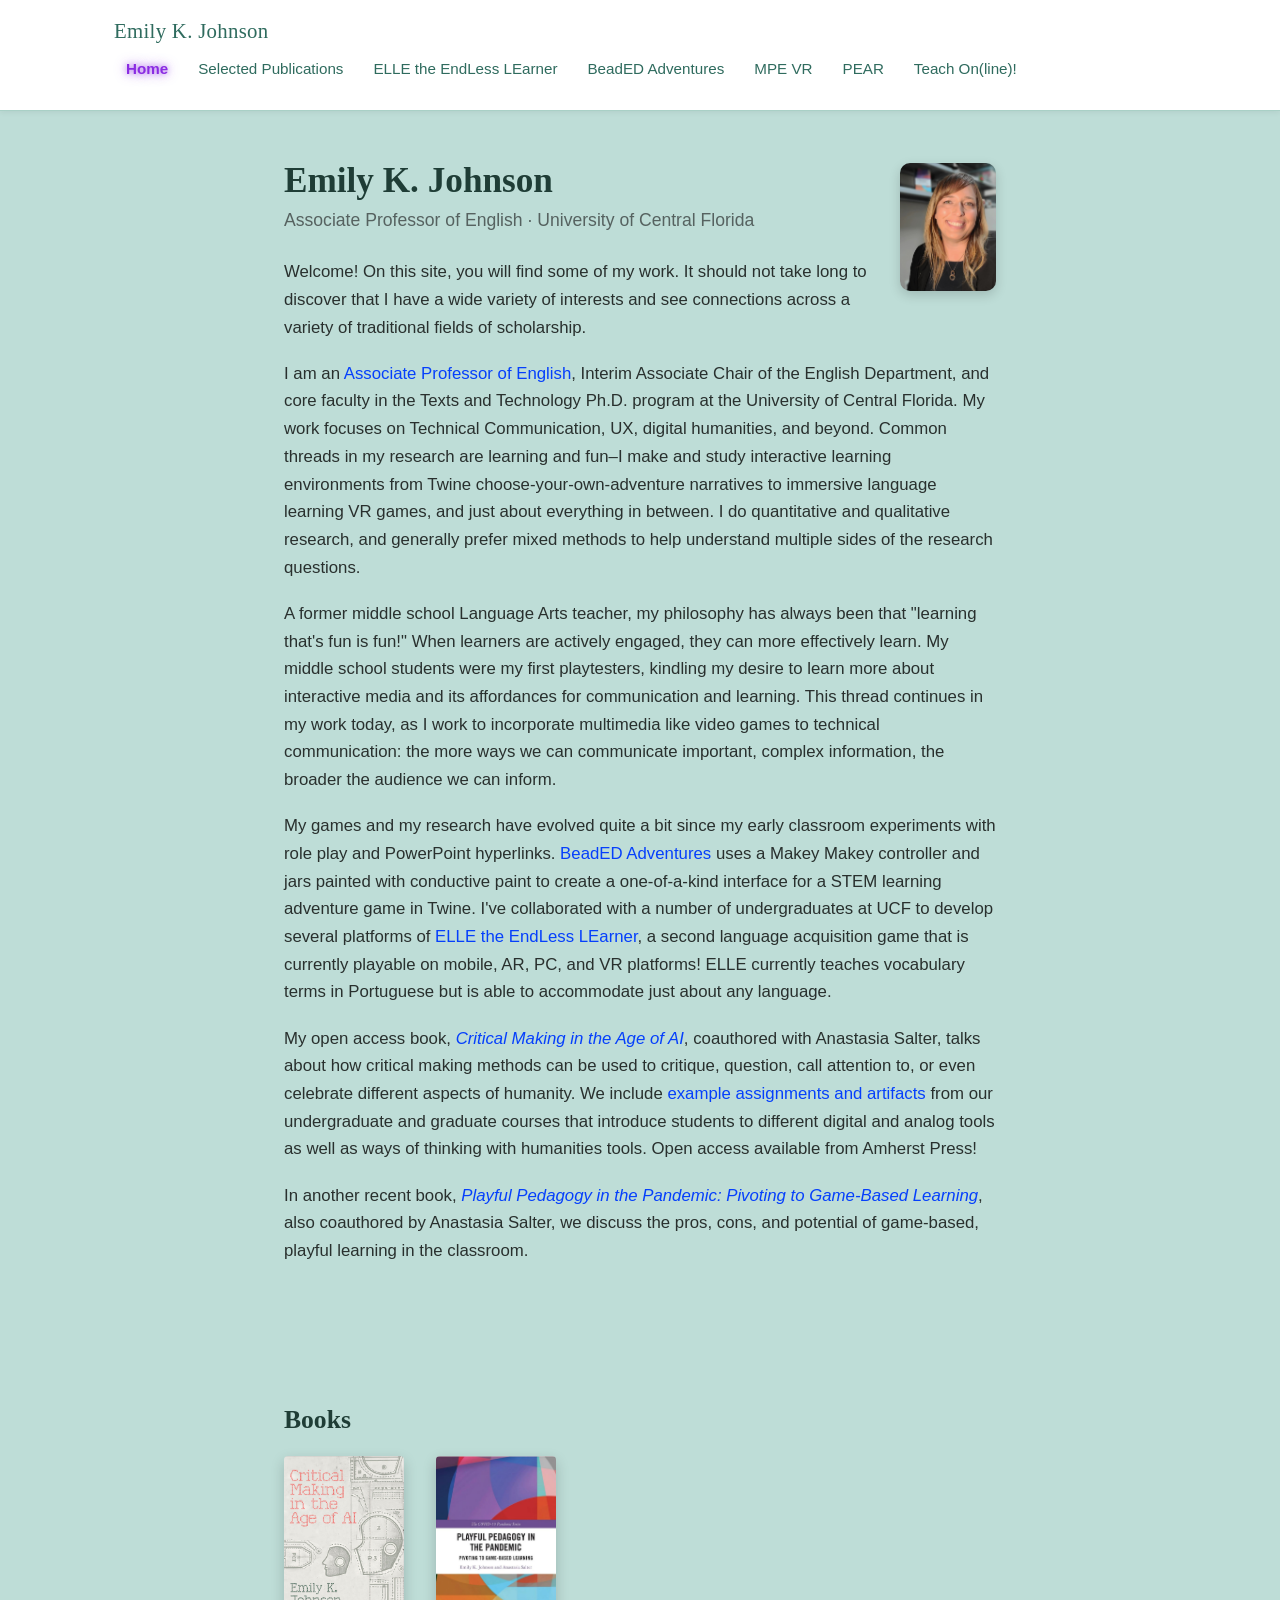
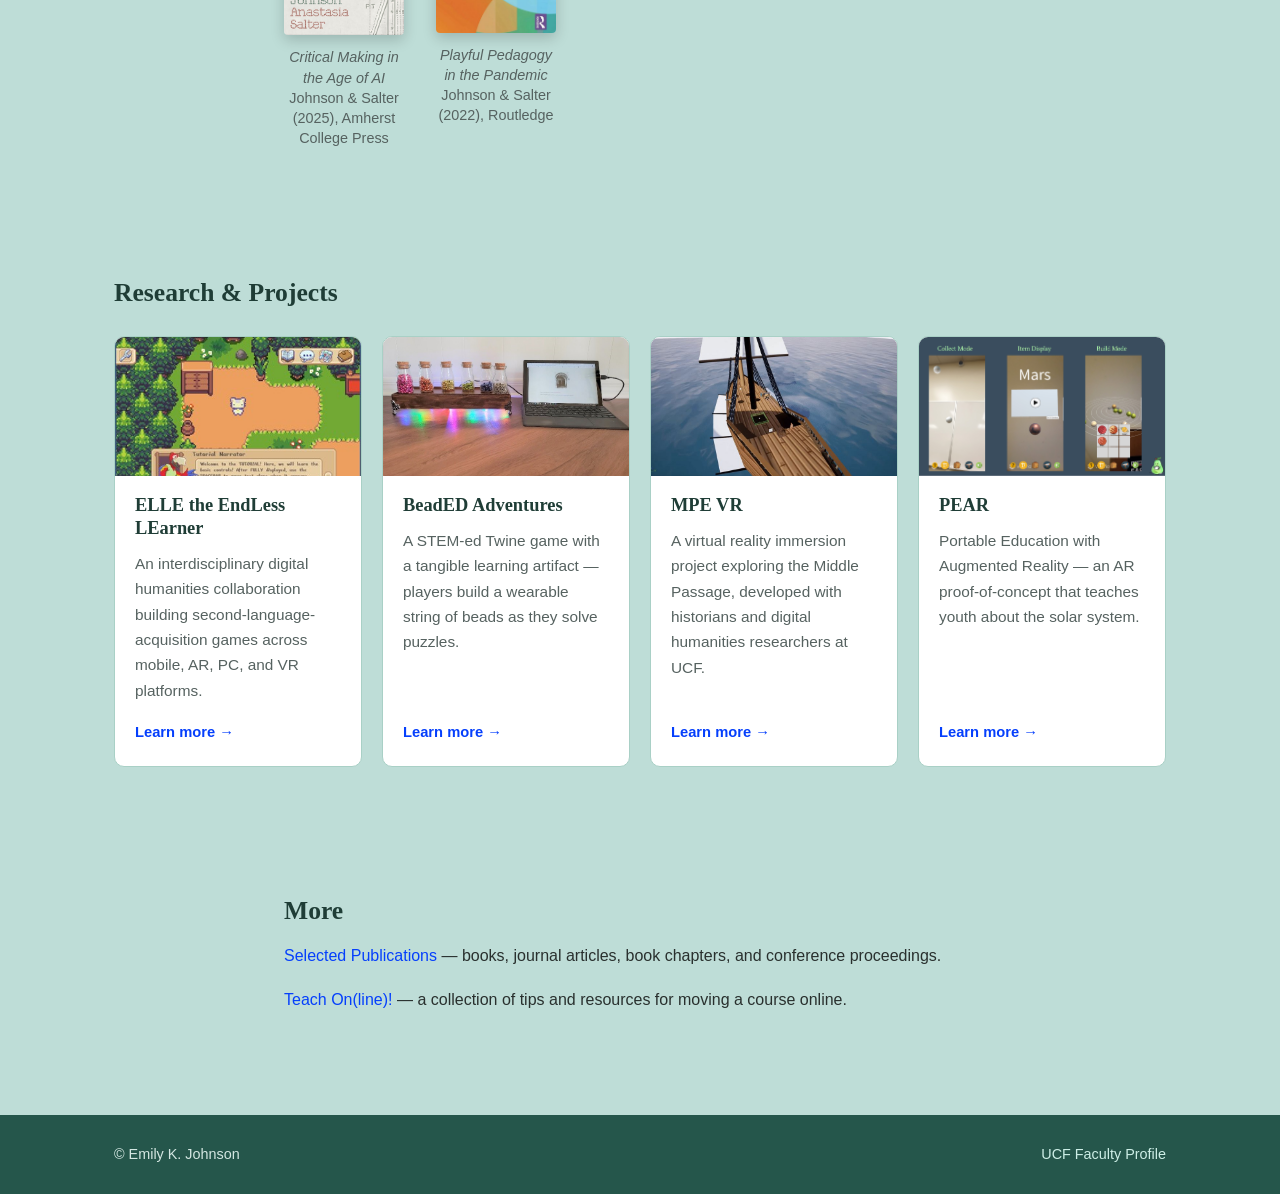
==== commit 68ec40ff: "Revisions: remove play links, invert header, shrink images, tweaks - ELLE page: remove all "Play" bu" ====
--- a/index.html
+++ b/index.html
@@ -3,14 +3,14 @@
 <head>
 <meta charset="UTF-8">
 <meta name="viewport" content="width=device-width, initial-scale=1.0">
-<title>Emily K. Johnson, Ph.D.</title>
-<meta name="description" content="Emily K. Johnson, Ph.D. — Associate Professor of English at UCF. Technical communication, UX, digital humanities, and game-based learning.">
+<title>Emily K. Johnson</title>
+<meta name="description" content="Emily K. Johnson — Associate Professor of English at UCF. Technical communication, UX, digital humanities, and game-based learning.">
 <link rel="stylesheet" href="css/style.css">
 </head>
 <body>
 <header class="site-header">
   <div class="header-inner">
-    <a href="index.html" class="site-title">Emily K. Johnson, <span class="degree">Ph.D.</span></a>
+    <a href="index.html" class="site-title">Emily K. Johnson</a>
     <input type="checkbox" id="nav-toggle" class="nav-toggle-checkbox">
     <label for="nav-toggle" class="nav-toggle-label">&#9776;</label>
     <ul class="nav-links">
@@ -29,7 +29,7 @@
   <section class="intro">
     <div class="container section-narrow">
       <img class="headshot" src="images/2023/05/emily2.jpg" alt="Emily K. Johnson">
-      <h1>Emily K. Johnson, Ph.D.</h1>
+      <h1>Emily K. Johnson</h1>
       <p class="tagline">Associate Professor of English &middot; University of Central Florida</p>
       <p>Welcome! On this site, you will find some of my work. It should not take long to discover that I have a wide variety of interests and see connections across a variety of traditional fields of scholarship.</p>
       <p>I am an <a href="https://cah.ucf.edu/person/emily-johnson/">Associate Professor of English</a>, Interim Associate Chair of the English Department, and core faculty in the Texts and Technology Ph.D. program at the University of Central Florida. My work focuses on Technical Communication, UX, digital humanities, and beyond. Common threads in my research are learning and fun&ndash;I make and study interactive learning environments from Twine choose-your-own-adventure narratives to immersive language learning VR games, and just about everything in between. I do quantitative and qualitative research, and generally prefer mixed methods to help understand multiple sides of the research questions.</p>
@@ -107,7 +107,7 @@
 
 <footer class="site-footer">
   <div class="container">
-    <span>&copy; Emily K. Johnson, Ph.D.</span>
+    <span>&copy; Emily K. Johnson</span>
     <a href="https://cah.ucf.edu/person/emily-johnson/">UCF Faculty Profile</a>
   </div>
 </footer>
--- a/css/style.css
+++ b/css/style.css
@@ -84,12 +84,13 @@
 /* Header / Nav */
 
 .site-header {
-  background: var(--color-header);
-  color: #fff;
+  background: #ffffff;
+  color: var(--color-header);
   position: sticky;
   top: 0;
   z-index: 50;
-  box-shadow: 0 1px 4px rgba(0,0,0,0.15);
+  border-bottom: 1px solid var(--color-border);
+  box-shadow: 0 1px 6px rgba(0,0,0,0.07);
 }
 
 .header-inner {
@@ -105,13 +106,13 @@
 .site-title {
   font-family: Georgia, "Times New Roman", serif;
   font-size: 1.3rem;
-  color: #fff;
+  color: var(--color-header);
   letter-spacing: 0.3px;
 }
 
 .site-title:hover {
   text-decoration: none;
-  color: #cdeee6;
+  color: var(--color-heading);
 }
 
 .site-title .degree {
@@ -127,7 +128,7 @@
   display: none;
   cursor: pointer;
   font-size: 1.6rem;
-  color: #fff;
+  color: var(--color-header);
   line-height: 1;
   padding: 4px 8px;
 }
@@ -143,20 +144,26 @@
 
 .nav-links a {
   display: inline-block;
-  color: #eaf5f2;
+  color: var(--color-header);
   padding: 8px 12px;
   border-radius: 6px;
   font-size: 0.95rem;
 }
 
 .nav-links a:hover, .nav-links a:focus {
-  background: rgba(255,255,255,0.12);
+  background: rgba(0,0,0,0.05);
   text-decoration: none;
 }
 
-.nav-links a.active {
-  background: var(--color-accent);
-  color: #fff;
+/* Current page: glowing purple text, no box */
+.nav-links a.active,
+.nav-links a.active:hover {
+  background: transparent;
+  color: #8a2be2;
+  font-weight: 700;
+  text-shadow:
+    0 0 6px rgba(138, 43, 226, 0.65),
+    0 0 14px rgba(138, 43, 226, 0.45);
 }
 
 @media (max-width: 820px) {
@@ -185,10 +192,10 @@
 
 .intro .headshot {
   float: right;
-  width: 230px;
+  width: 96px;
   border-radius: var(--radius);
-  box-shadow: 0 6px 18px rgba(0,0,0,0.14);
-  margin: 6px 0 16px 30px;
+  box-shadow: 0 4px 12px rgba(0,0,0,0.16);
+  margin: 4px 0 12px 22px;
 }
 
 .intro h1 {
@@ -210,7 +217,7 @@
     float: none;
     display: block;
     margin: 0 auto 22px;
-    width: 200px;
+    width: 90px;
   }
   .intro h1, .intro .tagline {
     text-align: center;
@@ -232,8 +239,8 @@
 
 .project-grid {
   display: grid;
-  grid-template-columns: repeat(auto-fit, minmax(240px, 1fr));
-  gap: 24px;
+  grid-template-columns: repeat(auto-fit, minmax(180px, 1fr));
+  gap: 20px;
   margin-top: 28px;
 }
 
@@ -254,7 +261,7 @@
 
 .project-card img {
   width: 100%;
-  aspect-ratio: 16/10;
+  aspect-ratio: 16/9;
   object-fit: cover;
 }
 
@@ -295,7 +302,7 @@
   flex-direction: column;
   align-items: center;
   text-align: center;
-  width: 160px;
+  width: 120px;
   color: var(--color-text);
 }
 
@@ -304,7 +311,7 @@
 }
 
 .book-cover img {
-  width: 160px;
+  width: 120px;
   height: auto;          /* preserve the cover's natural ratio */
   border-radius: 4px;
   box-shadow: 0 5px 14px rgba(0,0,0,0.18);
@@ -434,6 +441,22 @@
   border-bottom: none;
 }
 
+/* Book entries with a small cover thumbnail */
+.pub-list li.pub-book {
+  display: flex;
+  align-items: flex-start;
+  gap: 14px;
+}
+
+.pub-list li.pub-book img {
+  height: 3.4em;          /* ~ the height of the citation text */
+  width: auto;
+  flex-shrink: 0;
+  border-radius: 2px;
+  box-shadow: 0 2px 6px rgba(0,0,0,0.2);
+  margin-top: 2px;
+}
+
 .scholar-link {
   display: inline-block;
   margin-bottom: 1.6em;
@@ -479,3 +502,149 @@
   margin: 18px 0 0;
   font-weight: 600;
 }
+
+/* ============================================================
+   ELLE page theme — matches the chdr.cs.ucf.edu/elle platform
+   (slate blue #3f6184 + teal #5da8af on light backgrounds)
+   ============================================================ */
+
+body.elle-theme {
+  --color-bg: #eaf1f4;
+  --color-surface: #ffffff;
+  --color-border: #c7d8e2;
+  --color-muted: #566472;
+  --color-text: #20303f;
+  --color-accent: #3f6184;
+  --color-accent-dark: #2f4a66;
+  --color-header: #3f6184;
+  --color-header-dark: #2f4a66;
+  --color-heading: #2f4a66;
+}
+
+body.elle-theme .page-figure img,
+body.elle-theme .gallery img {
+  border-radius: 12px;
+}
+
+/* Game catalog cards (platform style) */
+
+.game-grid {
+  display: grid;
+  grid-template-columns: repeat(auto-fit, minmax(240px, 1fr));
+  gap: 20px;
+  margin-top: 24px;
+}
+
+.game-card {
+  --ga: #5da8af;
+  background: var(--color-surface);
+  border: 1px solid var(--color-border);
+  border-top: 5px solid var(--ga);
+  border-radius: 12px;
+  padding: 20px 22px 22px;
+  display: flex;
+  flex-direction: column;
+  transition: transform 0.15s ease, box-shadow 0.15s ease;
+}
+
+.game-card:nth-child(even) {
+  --ga: #3f6184;
+}
+
+.game-card:hover {
+  transform: translateY(-3px);
+  box-shadow: 0 10px 22px rgba(47, 74, 102, 0.14);
+}
+
+.game-card h3 {
+  margin: 0 0 0.4em;
+  font-size: 1.12rem;
+  color: var(--color-heading);
+}
+
+.game-card p {
+  color: var(--color-muted);
+  font-size: 0.95rem;
+  flex: 1;
+  margin-bottom: 1em;
+}
+
+.play-btn {
+  display: inline-block;
+  align-self: flex-start;
+  background: var(--ga);
+  color: #fff;
+  border-radius: 12px;
+  padding: 9px 20px;
+  font-weight: 600;
+  font-size: 0.9rem;
+}
+
+.play-btn:hover {
+  filter: brightness(0.92);
+  text-decoration: none;
+  color: #fff;
+}
+
+/* Development team dropdowns */
+
+.team-list {
+  margin-top: 20px;
+  display: grid;
+  gap: 10px;
+}
+
+.team {
+  background: var(--color-surface);
+  border: 1px solid var(--color-border);
+  border-radius: 12px;
+  overflow: hidden;
+}
+
+.team > summary {
+  cursor: pointer;
+  padding: 14px 18px;
+  font-family: Georgia, "Times New Roman", serif;
+  font-weight: 600;
+  color: var(--color-heading);
+  list-style: none;
+  display: flex;
+  justify-content: space-between;
+  align-items: center;
+  gap: 12px;
+}
+
+.team > summary::-webkit-details-marker { display: none; }
+
+.team > summary::after {
+  content: "\25BE";
+  color: #5da8af;
+  font-size: 1.1rem;
+  transition: transform 0.2s ease;
+  flex-shrink: 0;
+}
+
+.team[open] > summary::after { transform: rotate(180deg); }
+
+.team > summary:hover { background: #eaf1f4; }
+
+.team .year {
+  font-weight: 400;
+  color: var(--color-muted);
+  font-size: 0.85rem;
+}
+
+.team .roster {
+  margin: 0;
+  padding: 2px 20px 16px 38px;
+  columns: 2;
+}
+
+.team .roster li {
+  margin-bottom: 4px;
+  break-inside: avoid;
+}
+
+@media (max-width: 520px) {
+  .team .roster { columns: 1; }
+}
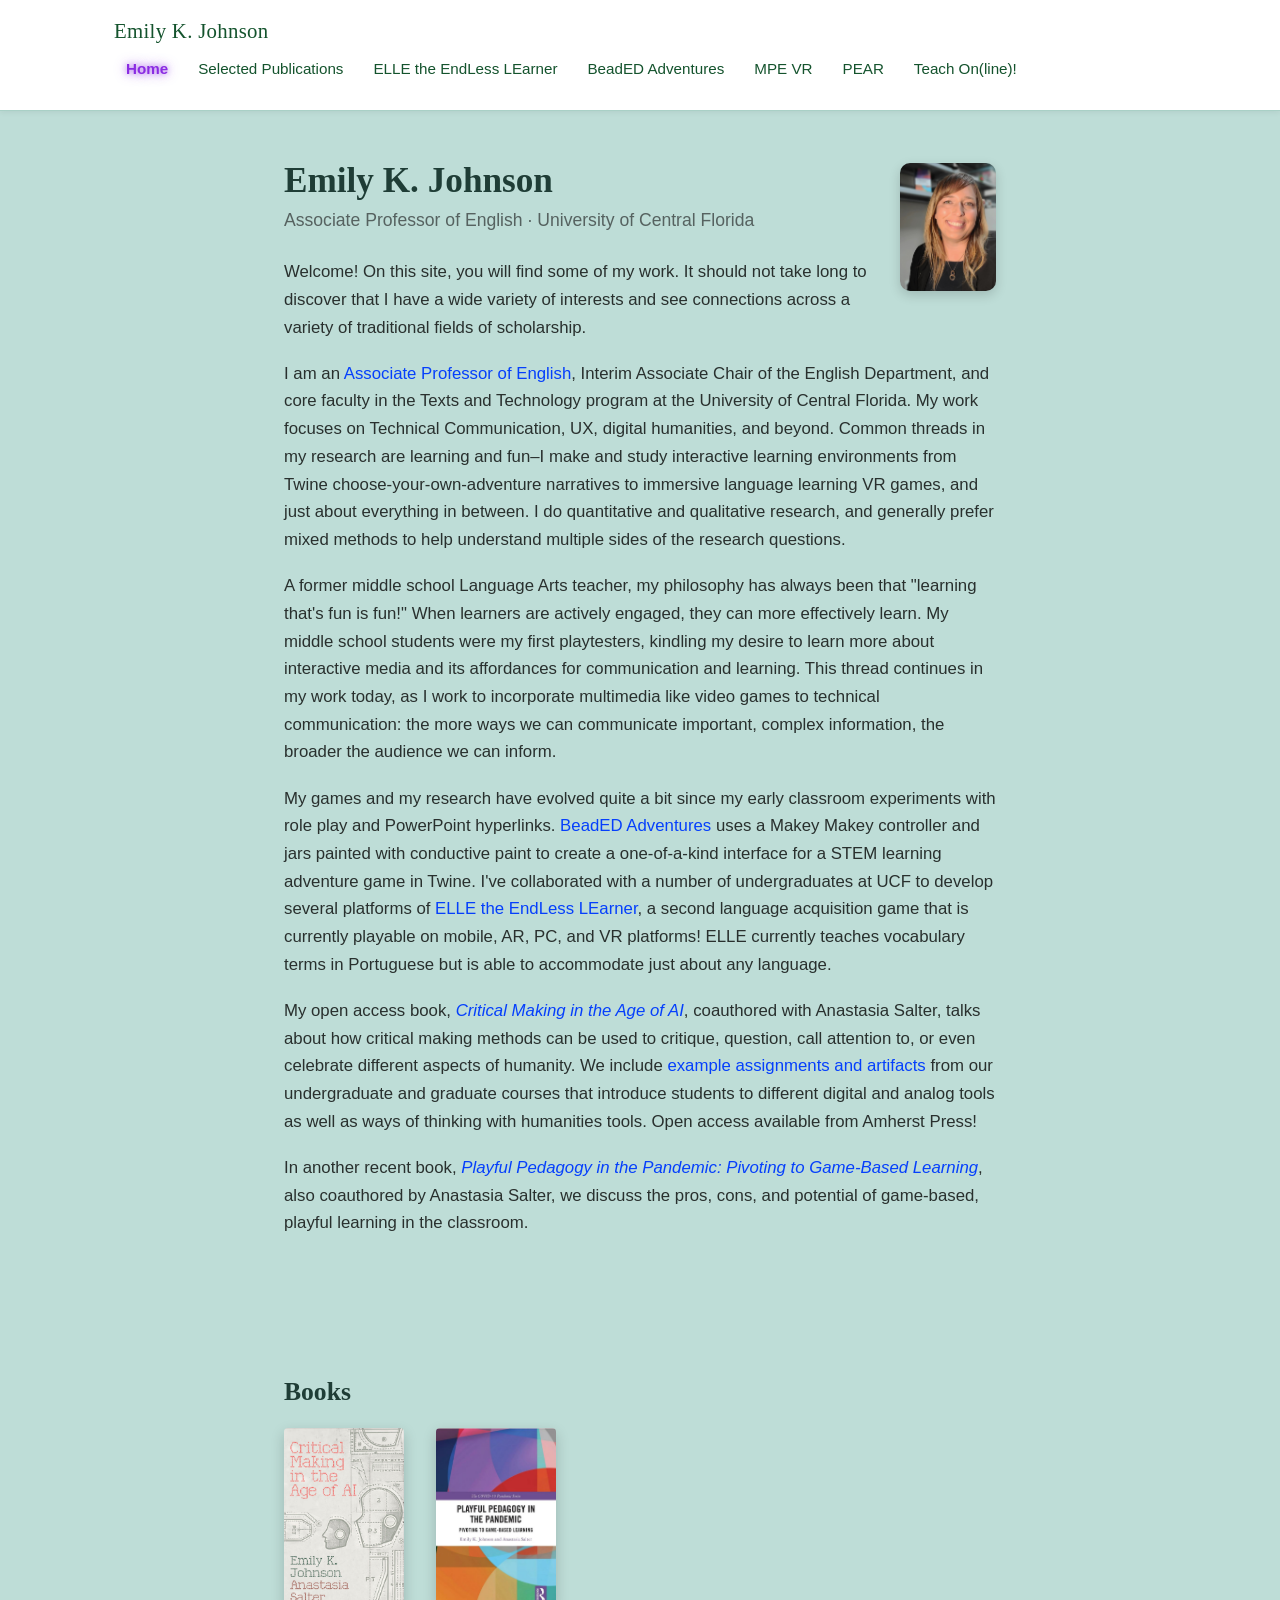
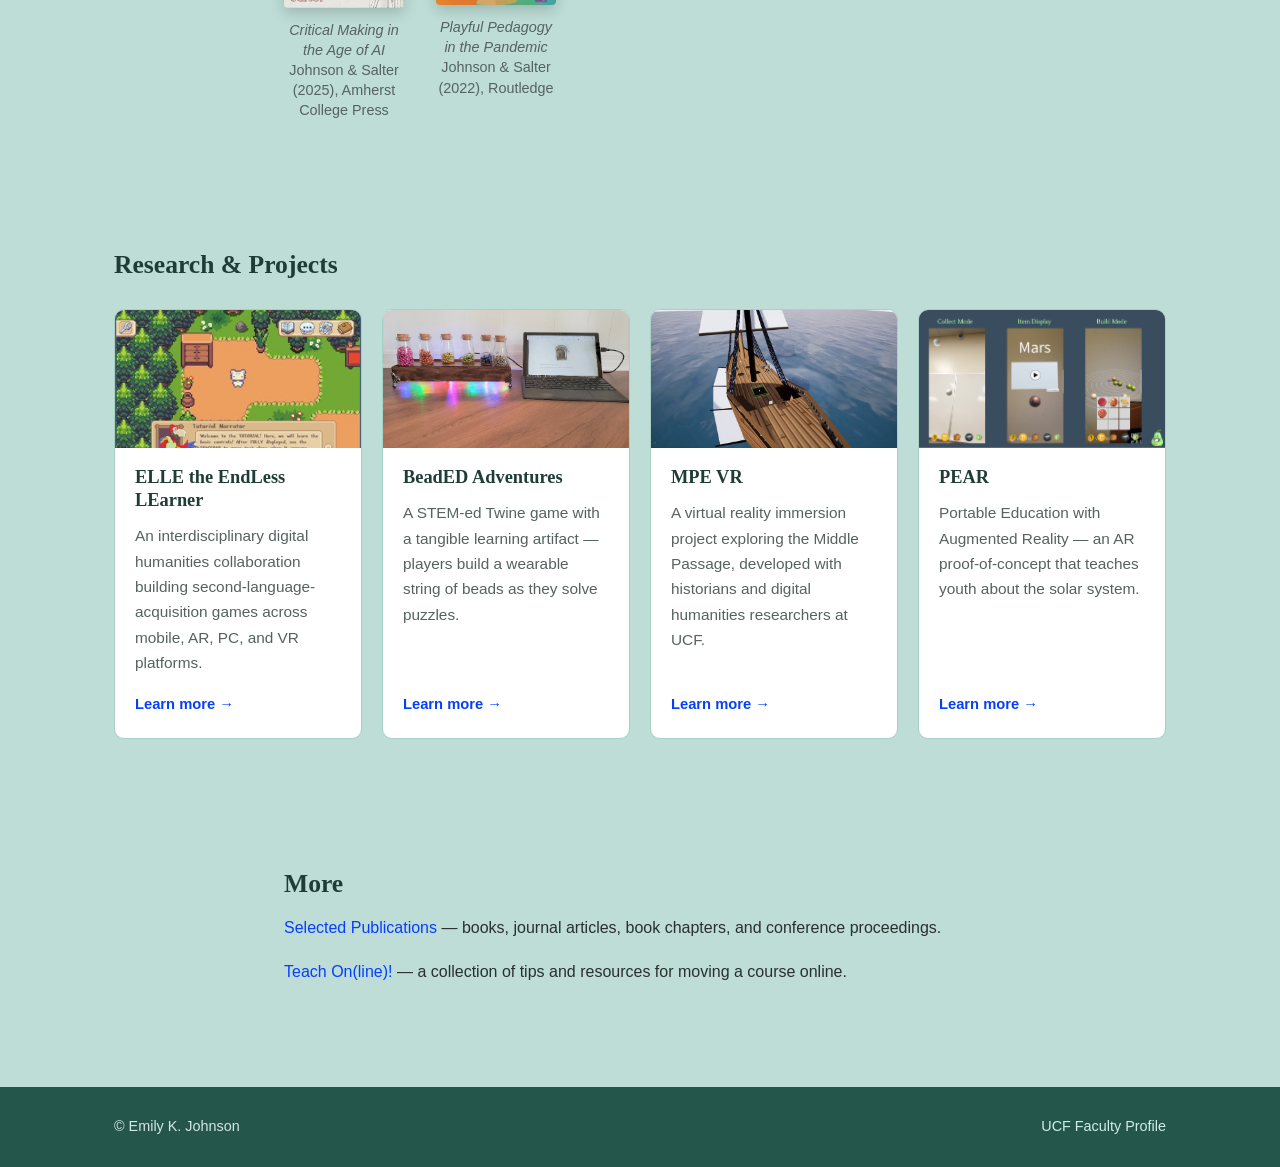
==== commit 351c64ec: "Remove Ph.D. everywhere, dark green header text, drop ELLE game tiles - Remove the last "Ph.D." ment" ====
--- a/index.html
+++ b/index.html
@@ -32,7 +32,7 @@
       <h1>Emily K. Johnson</h1>
       <p class="tagline">Associate Professor of English &middot; University of Central Florida</p>
       <p>Welcome! On this site, you will find some of my work. It should not take long to discover that I have a wide variety of interests and see connections across a variety of traditional fields of scholarship.</p>
-      <p>I am an <a href="https://cah.ucf.edu/person/emily-johnson/">Associate Professor of English</a>, Interim Associate Chair of the English Department, and core faculty in the Texts and Technology Ph.D. program at the University of Central Florida. My work focuses on Technical Communication, UX, digital humanities, and beyond. Common threads in my research are learning and fun&ndash;I make and study interactive learning environments from Twine choose-your-own-adventure narratives to immersive language learning VR games, and just about everything in between. I do quantitative and qualitative research, and generally prefer mixed methods to help understand multiple sides of the research questions.</p>
+      <p>I am an <a href="https://cah.ucf.edu/person/emily-johnson/">Associate Professor of English</a>, Interim Associate Chair of the English Department, and core faculty in the Texts and Technology program at the University of Central Florida. My work focuses on Technical Communication, UX, digital humanities, and beyond. Common threads in my research are learning and fun&ndash;I make and study interactive learning environments from Twine choose-your-own-adventure narratives to immersive language learning VR games, and just about everything in between. I do quantitative and qualitative research, and generally prefer mixed methods to help understand multiple sides of the research questions.</p>
       <p>A former middle school Language Arts teacher, my philosophy has always been that "learning that's fun is fun!" When learners are actively engaged, they can more effectively learn. My middle school students were my first playtesters, kindling my desire to learn more about interactive media and its affordances for communication and learning. This thread continues in my work today, as I work to incorporate multimedia like video games to technical communication: the more ways we can communicate important, complex information, the broader the audience we can inform.</p>
       <p>My games and my research have evolved quite a bit since my early classroom experiments with role play and PowerPoint hyperlinks. <a href="beadedadventures.html">BeadED Adventures</a> uses a Makey Makey controller and jars painted with conductive paint to create a one-of-a-kind interface for a STEM learning adventure game in Twine. I've collaborated with a number of undergraduates at UCF to develop several platforms of <a href="elle.html">ELLE the EndLess LEarner</a>, a second language acquisition game that is currently playable on mobile, AR, PC, and VR platforms! ELLE currently teaches vocabulary terms in Portuguese but is able to accommodate just about any language.</p>
       <p>My open access book, <a href="https://services.publishing.umich.edu/Books/C/Critical-Making-in-the-Age-of-AI3"><em>Critical Making in the Age of AI</em></a>, coauthored with Anastasia Salter, talks about how critical making methods can be used to critique, question, call attention to, or even celebrate different aspects of humanity. We include <a href="https://anastasiasalter.net/CritMakingAgeOfAI/">example assignments and artifacts</a> from our undergraduate and graduate courses that introduce students to different digital and analog tools as well as ways of thinking with humanities tools. Open access available from Amherst Press!</p>
--- a/css/style.css
+++ b/css/style.css
@@ -10,6 +10,7 @@
   --color-accent-dark: #0a2db0;
   --color-header: #2f6b5e;      /* deep teal (mint family) for nav/footer */
   --color-header-dark: #25564b;
+  --color-header-text: #14532d; /* dark green header text (all pages) */
   --color-heading: #1f3d36;     /* dark teal-green headings */
   --max-width: 1100px;
   --content-width: 760px;
@@ -106,13 +107,13 @@
 .site-title {
   font-family: Georgia, "Times New Roman", serif;
   font-size: 1.3rem;
-  color: var(--color-header);
+  color: var(--color-header-text);
   letter-spacing: 0.3px;
 }
 
 .site-title:hover {
   text-decoration: none;
-  color: var(--color-heading);
+  color: #0e3a20;
 }
 
 .site-title .degree {
@@ -128,7 +129,7 @@
   display: none;
   cursor: pointer;
   font-size: 1.6rem;
-  color: var(--color-header);
+  color: var(--color-header-text);
   line-height: 1;
   padding: 4px 8px;
 }
@@ -144,7 +145,7 @@
 
 .nav-links a {
   display: inline-block;
-  color: var(--color-header);
+  color: var(--color-header-text);
   padding: 8px 12px;
   border-radius: 6px;
   font-size: 0.95rem;
@@ -526,66 +527,6 @@
   border-radius: 12px;
 }
 
-/* Game catalog cards (platform style) */
-
-.game-grid {
-  display: grid;
-  grid-template-columns: repeat(auto-fit, minmax(240px, 1fr));
-  gap: 20px;
-  margin-top: 24px;
-}
-
-.game-card {
-  --ga: #5da8af;
-  background: var(--color-surface);
-  border: 1px solid var(--color-border);
-  border-top: 5px solid var(--ga);
-  border-radius: 12px;
-  padding: 20px 22px 22px;
-  display: flex;
-  flex-direction: column;
-  transition: transform 0.15s ease, box-shadow 0.15s ease;
-}
-
-.game-card:nth-child(even) {
-  --ga: #3f6184;
-}
-
-.game-card:hover {
-  transform: translateY(-3px);
-  box-shadow: 0 10px 22px rgba(47, 74, 102, 0.14);
-}
-
-.game-card h3 {
-  margin: 0 0 0.4em;
-  font-size: 1.12rem;
-  color: var(--color-heading);
-}
-
-.game-card p {
-  color: var(--color-muted);
-  font-size: 0.95rem;
-  flex: 1;
-  margin-bottom: 1em;
-}
-
-.play-btn {
-  display: inline-block;
-  align-self: flex-start;
-  background: var(--ga);
-  color: #fff;
-  border-radius: 12px;
-  padding: 9px 20px;
-  font-weight: 600;
-  font-size: 0.9rem;
-}
-
-.play-btn:hover {
-  filter: brightness(0.92);
-  text-decoration: none;
-  color: #fff;
-}
-
 /* Development team dropdowns */
 
 .team-list {
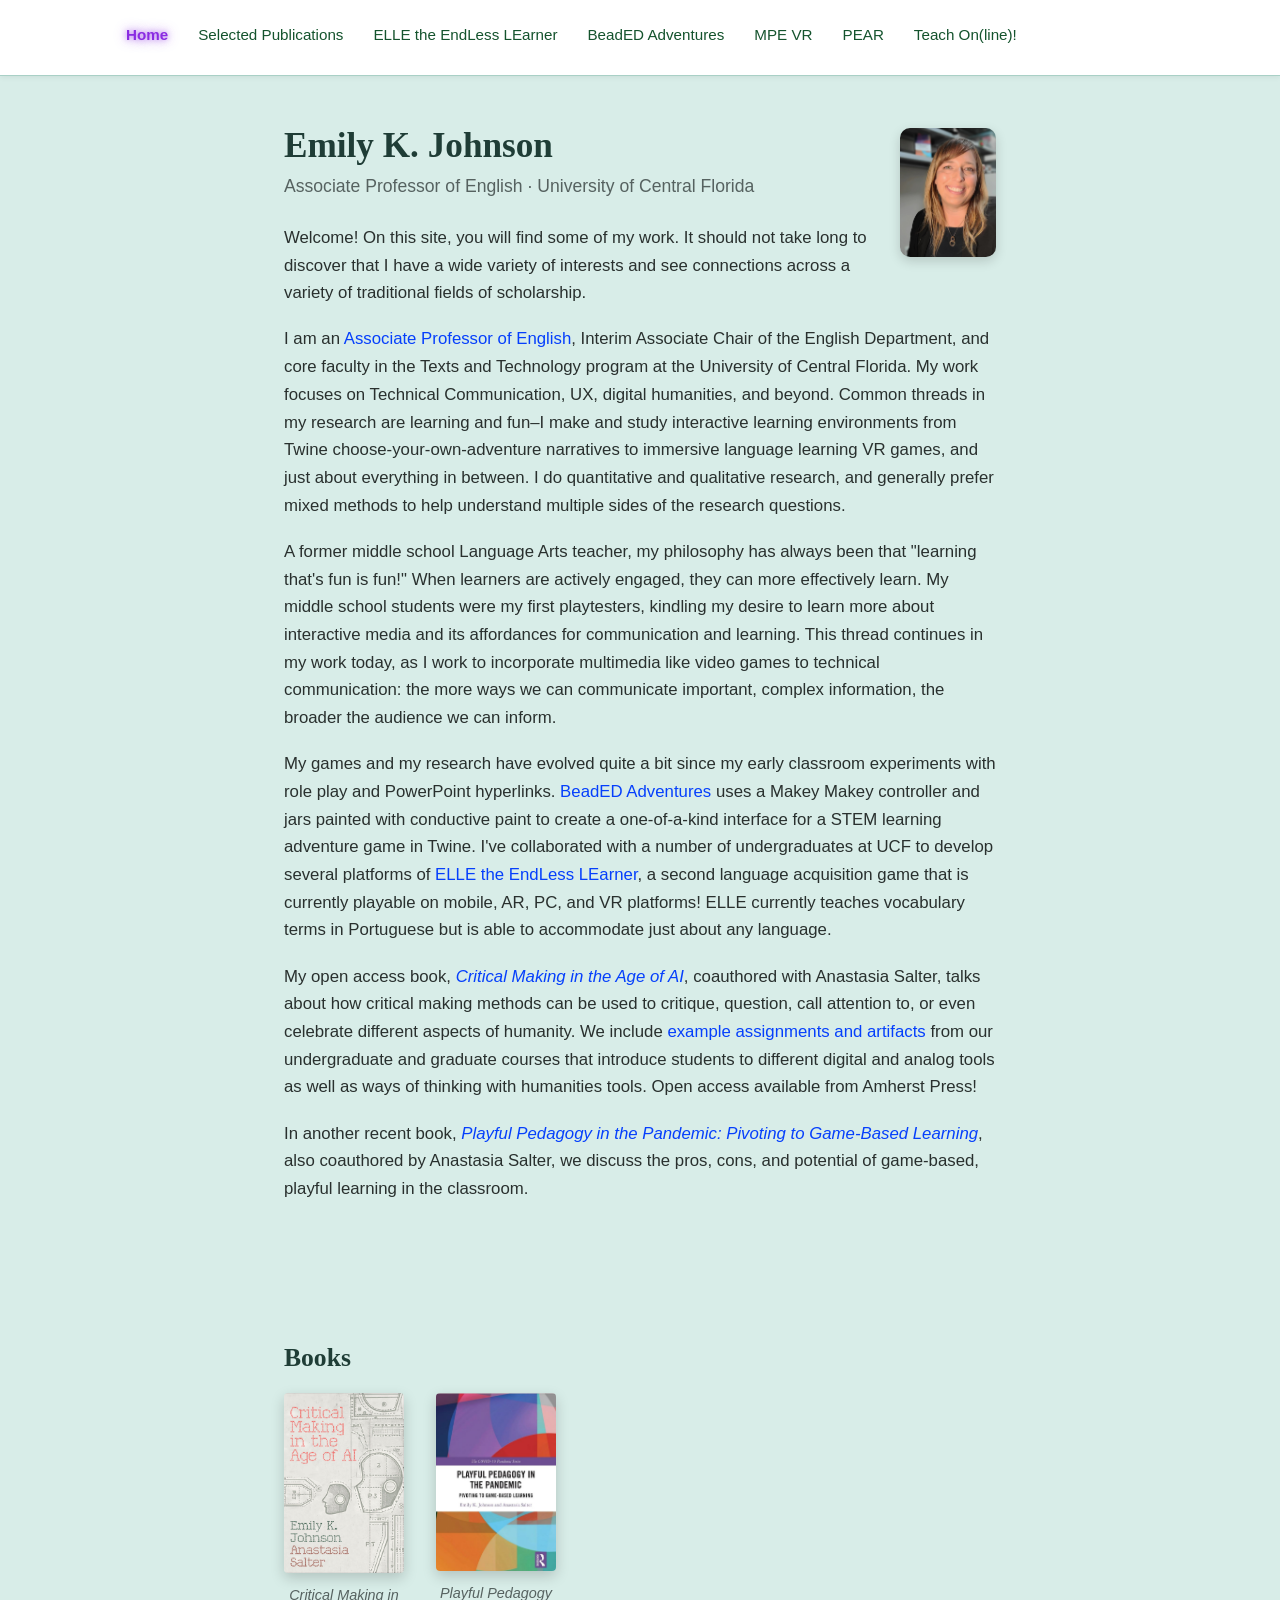
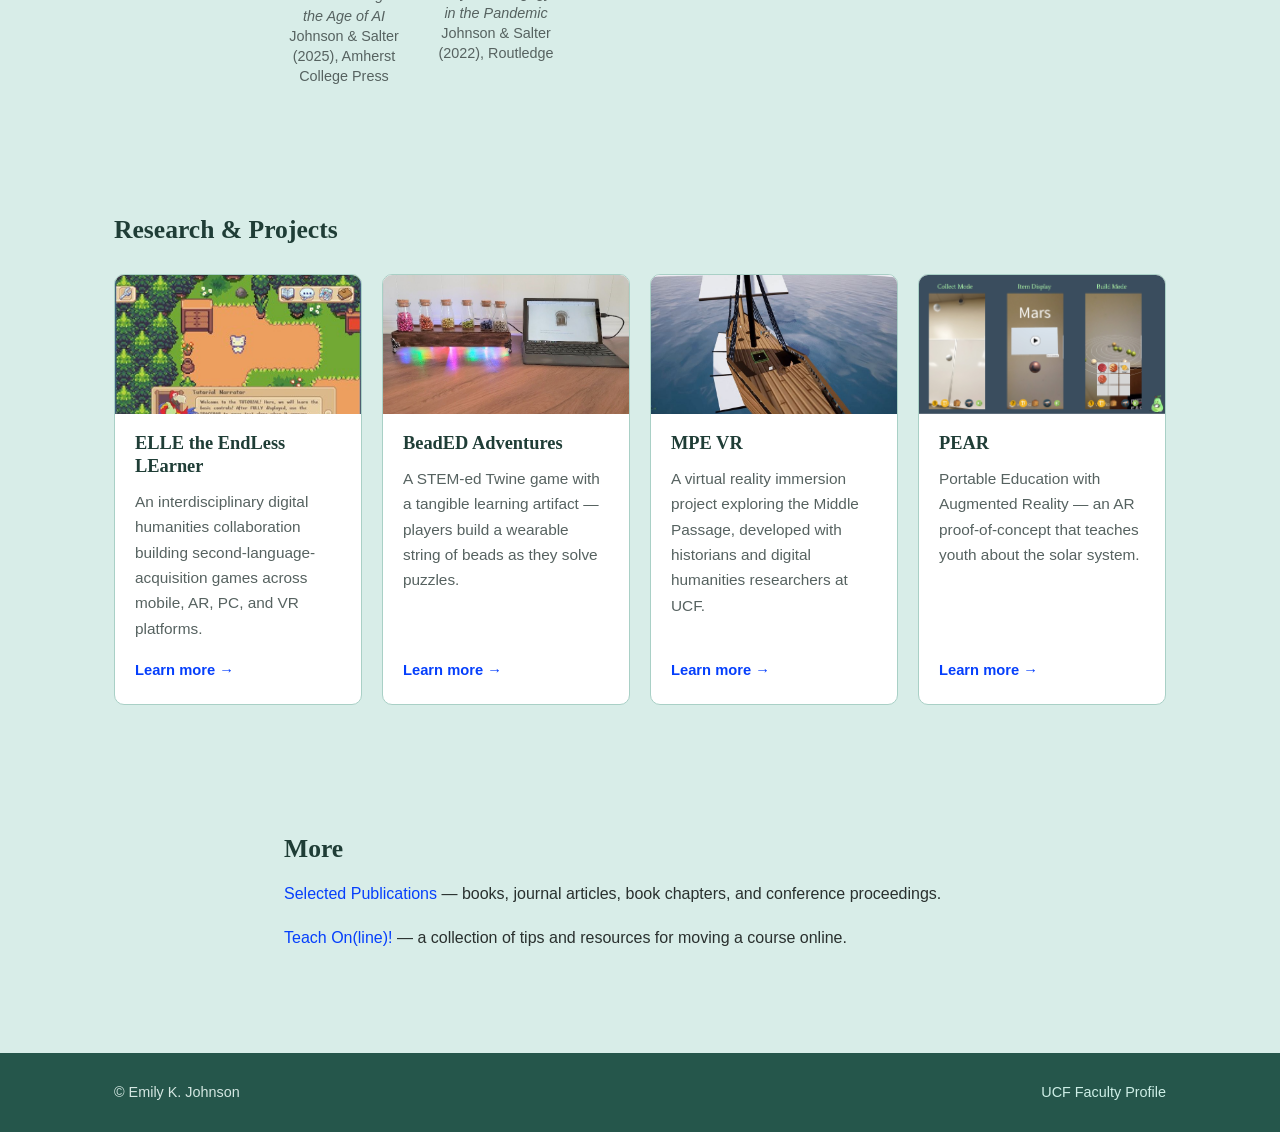
==== commit b3946194: "Restructure ELLE page; lighten background; drop name from header - Merge games + teams into one reve" ====
--- a/index.html
+++ b/index.html
@@ -10,7 +10,6 @@
 <body>
 <header class="site-header">
   <div class="header-inner">
-    <a href="index.html" class="site-title">Emily K. Johnson</a>
     <input type="checkbox" id="nav-toggle" class="nav-toggle-checkbox">
     <label for="nav-toggle" class="nav-toggle-label">&#9776;</label>
     <ul class="nav-links">
--- a/css/style.css
+++ b/css/style.css
@@ -1,7 +1,7 @@
 :root {
   /* Palette drawn from the original ekjphd.com WordPress theme:
      mint/seafoam body background with vivid blue links. */
-  --color-bg: #beddd7;          /* WP body background (mint) */
+  --color-bg: #d8ede8;          /* lighter teal (a few shades up from WP mint) */
   --color-surface: #ffffff;     /* content cards */
   --color-text: #29302e;
   --color-muted: #566260;
@@ -510,21 +510,59 @@
    ============================================================ */
 
 body.elle-theme {
-  --color-bg: #eaf1f4;
+  /* keep the platform's slate-blue accents, but share the site background */
   --color-surface: #ffffff;
   --color-border: #c7d8e2;
   --color-muted: #566472;
   --color-text: #20303f;
   --color-accent: #3f6184;
   --color-accent-dark: #2f4a66;
-  --color-header: #3f6184;
   --color-header-dark: #2f4a66;
   --color-heading: #2f4a66;
 }
 
-body.elle-theme .page-figure img,
-body.elle-theme .gallery img {
+body.elle-theme .page-figure img {
   border-radius: 12px;
+}
+
+/* Per-game entries (title, team dropdown, thumbnail, description) */
+
+.game-entry {
+  padding: 14px 0 24px;
+  border-bottom: 1px solid var(--color-border);
+}
+
+.game-entry:last-of-type {
+  border-bottom: none;
+}
+
+.game-entry h3 {
+  margin: 0 0 10px;
+}
+
+.game-entry .year {
+  font-weight: 400;
+  color: var(--color-muted);
+  font-size: 0.95rem;
+}
+
+.game-entry .team {
+  max-width: 540px;
+  margin: 0 0 14px;
+}
+
+.game-thumb {
+  display: block;
+  width: 100%;
+  max-width: 300px;
+  height: auto;
+  border-radius: 12px;
+  box-shadow: 0 4px 12px rgba(0,0,0,0.16);
+  margin: 0 0 14px;
+}
+
+.game-entry p {
+  margin-bottom: 0;
 }
 
 /* Development team dropdowns */
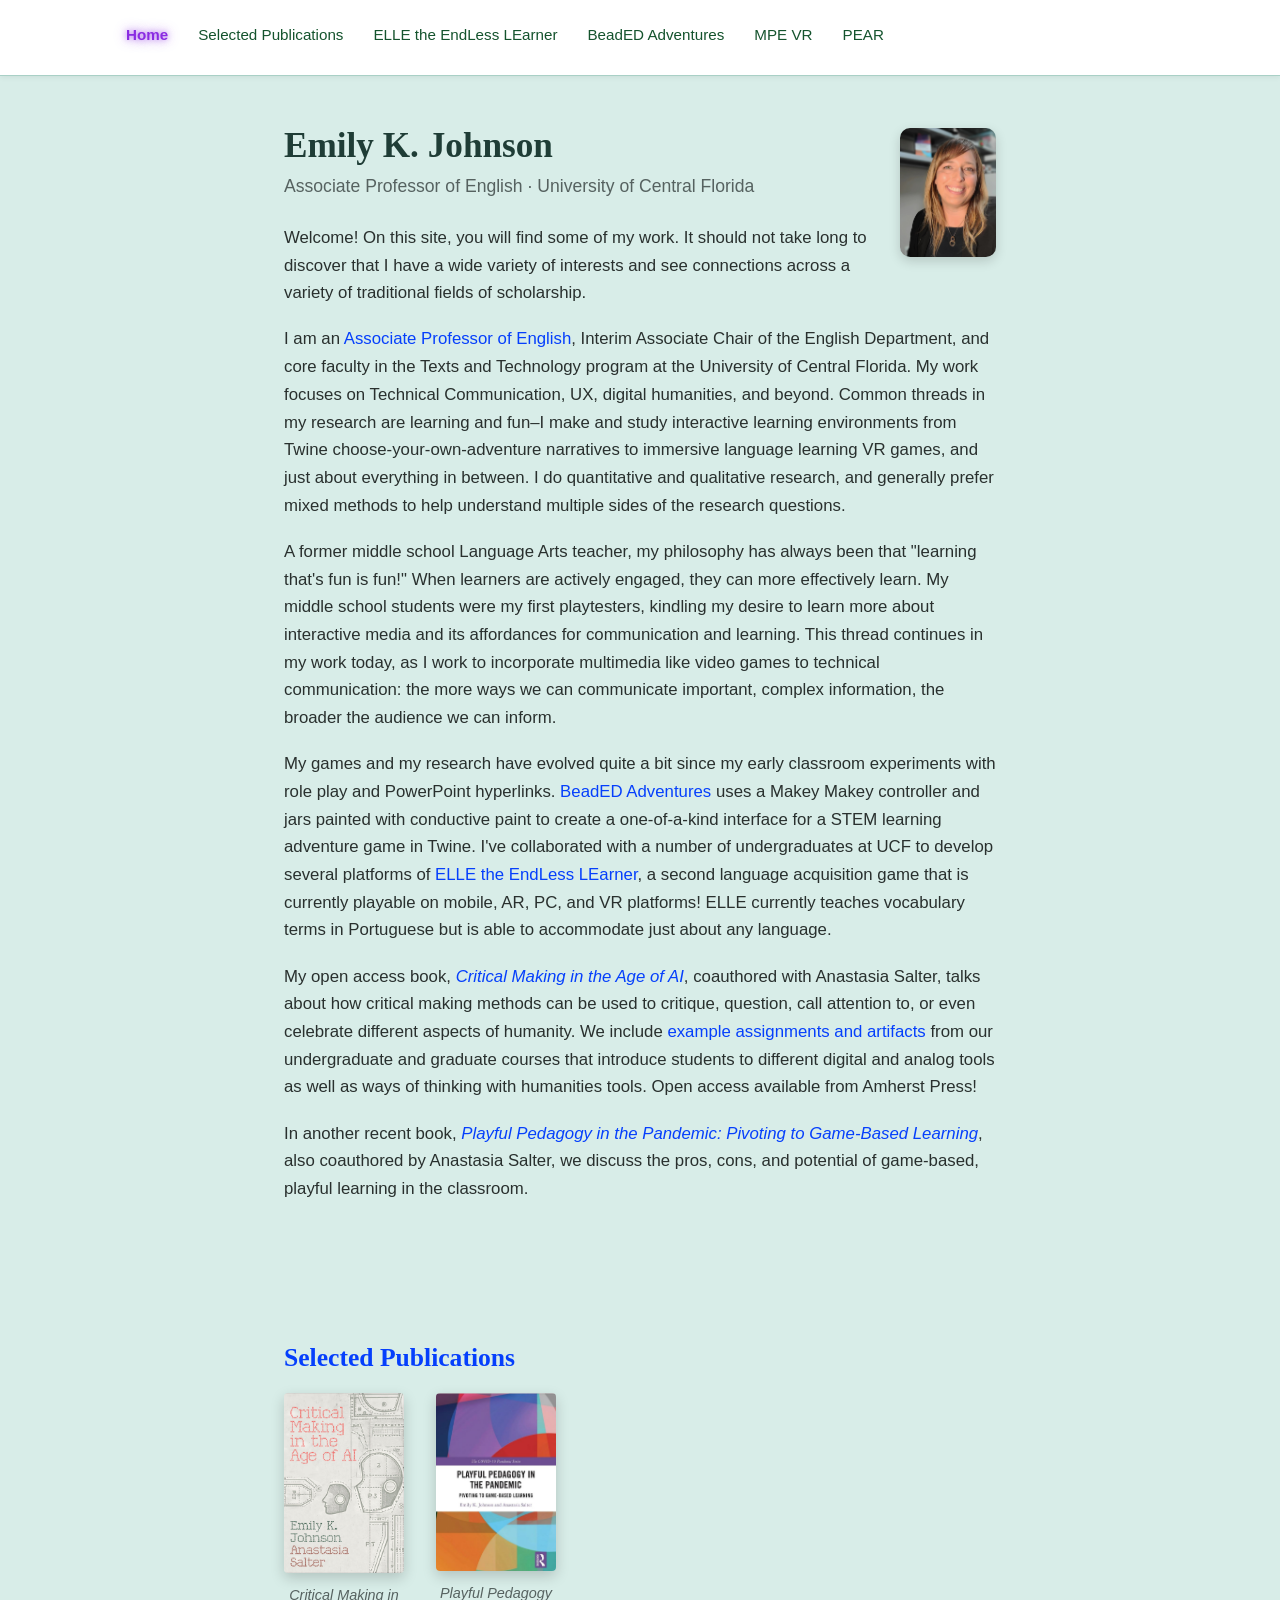
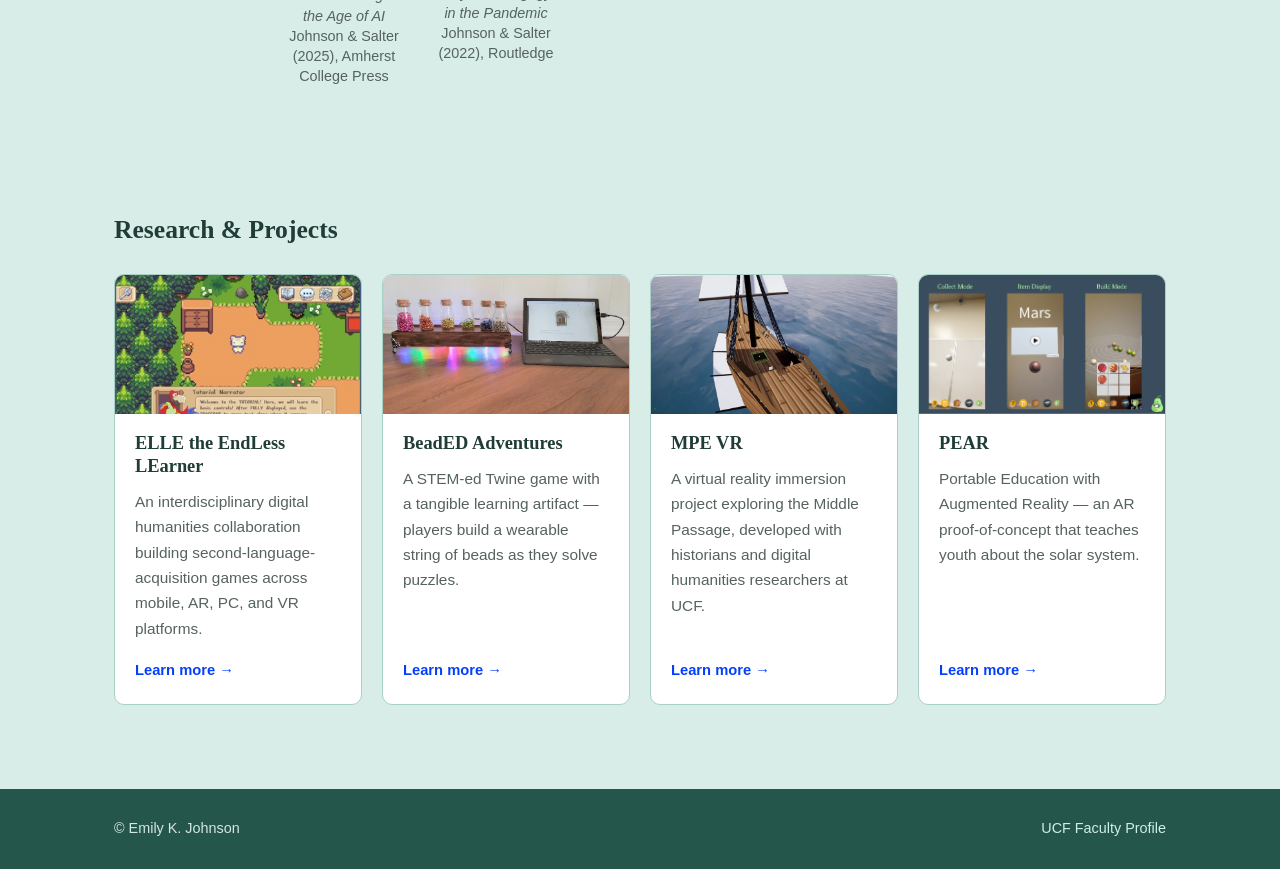
==== commit b3fd266f: "External links open in new tab; remove Teach On page; home/ELLE tweaks - Add target="_blank" rel="no" ====
--- a/index.html
+++ b/index.html
@@ -19,7 +19,6 @@
       <li><a href="beadedadventures.html">BeadED Adventures</a></li>
       <li><a href="mpe.html">MPE VR</a></li>
       <li><a href="pear.html">PEAR</a></li>
-      <li><a href="teachon.html">Teach On(line)!</a></li>
     </ul>
   </div>
 </header>
@@ -31,23 +30,23 @@
       <h1>Emily K. Johnson</h1>
       <p class="tagline">Associate Professor of English &middot; University of Central Florida</p>
       <p>Welcome! On this site, you will find some of my work. It should not take long to discover that I have a wide variety of interests and see connections across a variety of traditional fields of scholarship.</p>
-      <p>I am an <a href="https://cah.ucf.edu/person/emily-johnson/">Associate Professor of English</a>, Interim Associate Chair of the English Department, and core faculty in the Texts and Technology program at the University of Central Florida. My work focuses on Technical Communication, UX, digital humanities, and beyond. Common threads in my research are learning and fun&ndash;I make and study interactive learning environments from Twine choose-your-own-adventure narratives to immersive language learning VR games, and just about everything in between. I do quantitative and qualitative research, and generally prefer mixed methods to help understand multiple sides of the research questions.</p>
+      <p>I am an <a href="https://cah.ucf.edu/person/emily-johnson/" target="_blank" rel="noopener">Associate Professor of English</a>, Interim Associate Chair of the English Department, and core faculty in the Texts and Technology program at the University of Central Florida. My work focuses on Technical Communication, UX, digital humanities, and beyond. Common threads in my research are learning and fun&ndash;I make and study interactive learning environments from Twine choose-your-own-adventure narratives to immersive language learning VR games, and just about everything in between. I do quantitative and qualitative research, and generally prefer mixed methods to help understand multiple sides of the research questions.</p>
       <p>A former middle school Language Arts teacher, my philosophy has always been that "learning that's fun is fun!" When learners are actively engaged, they can more effectively learn. My middle school students were my first playtesters, kindling my desire to learn more about interactive media and its affordances for communication and learning. This thread continues in my work today, as I work to incorporate multimedia like video games to technical communication: the more ways we can communicate important, complex information, the broader the audience we can inform.</p>
       <p>My games and my research have evolved quite a bit since my early classroom experiments with role play and PowerPoint hyperlinks. <a href="beadedadventures.html">BeadED Adventures</a> uses a Makey Makey controller and jars painted with conductive paint to create a one-of-a-kind interface for a STEM learning adventure game in Twine. I've collaborated with a number of undergraduates at UCF to develop several platforms of <a href="elle.html">ELLE the EndLess LEarner</a>, a second language acquisition game that is currently playable on mobile, AR, PC, and VR platforms! ELLE currently teaches vocabulary terms in Portuguese but is able to accommodate just about any language.</p>
-      <p>My open access book, <a href="https://services.publishing.umich.edu/Books/C/Critical-Making-in-the-Age-of-AI3"><em>Critical Making in the Age of AI</em></a>, coauthored with Anastasia Salter, talks about how critical making methods can be used to critique, question, call attention to, or even celebrate different aspects of humanity. We include <a href="https://anastasiasalter.net/CritMakingAgeOfAI/">example assignments and artifacts</a> from our undergraduate and graduate courses that introduce students to different digital and analog tools as well as ways of thinking with humanities tools. Open access available from Amherst Press!</p>
-      <p>In another recent book, <a href="https://www.taylorfrancis.com/books/mono/10.4324/9781003281696/playful-pedagogy-pandemic-emily-johnson-anastasia-salter"><em>Playful Pedagogy in the Pandemic: Pivoting to Game-Based Learning</em></a>, also coauthored by Anastasia Salter, we discuss the pros, cons, and potential of game-based, playful learning in the classroom.</p>
+      <p>My open access book, <a href="https://services.publishing.umich.edu/Books/C/Critical-Making-in-the-Age-of-AI3" target="_blank" rel="noopener"><em>Critical Making in the Age of AI</em></a>, coauthored with Anastasia Salter, talks about how critical making methods can be used to critique, question, call attention to, or even celebrate different aspects of humanity. We include <a href="https://anastasiasalter.net/CritMakingAgeOfAI/" target="_blank" rel="noopener">example assignments and artifacts</a> from our undergraduate and graduate courses that introduce students to different digital and analog tools as well as ways of thinking with humanities tools. Open access available from Amherst Press!</p>
+      <p>In another recent book, <a href="https://www.taylorfrancis.com/books/mono/10.4324/9781003281696/playful-pedagogy-pandemic-emily-johnson-anastasia-salter" target="_blank" rel="noopener"><em>Playful Pedagogy in the Pandemic: Pivoting to Game-Based Learning</em></a>, also coauthored by Anastasia Salter, we discuss the pros, cons, and potential of game-based, playful learning in the classroom.</p>
     </div>
   </section>
 
   <section class="books">
     <div class="container section-narrow">
-      <h2>Books</h2>
+      <h2><a href="publications.html">Selected Publications</a></h2>
       <div class="book-grid">
-        <a class="book-cover" href="https://services.publishing.umich.edu/Books/C/Critical-Making-in-the-Age-of-AI3">
+        <a class="book-cover" href="https://services.publishing.umich.edu/Books/C/Critical-Making-in-the-Age-of-AI3" target="_blank" rel="noopener">
           <img src="images/2024/12/cmcover.jpg" alt="Critical Making in the Age of AI cover">
           <span><em>Critical Making in the Age of AI</em><br>Johnson &amp; Salter (2025), Amherst College Press</span>
         </a>
-        <a class="book-cover" href="https://www.taylorfrancis.com/books/mono/10.4324/9781003281696/playful-pedagogy-pandemic-emily-johnson-anastasia-salter">
+        <a class="book-cover" href="https://www.taylorfrancis.com/books/mono/10.4324/9781003281696/playful-pedagogy-pandemic-emily-johnson-anastasia-salter" target="_blank" rel="noopener">
           <img src="images/2024/12/bookcover.jpg" alt="Playful Pedagogy in the Pandemic cover">
           <span><em>Playful Pedagogy in the Pandemic</em><br>Johnson &amp; Salter (2022), Routledge</span>
         </a>
@@ -95,19 +94,12 @@
     </div>
   </section>
 
-  <section class="more-links">
-    <div class="container section-narrow">
-      <h2>More</h2>
-      <p><a href="publications.html">Selected Publications</a> &mdash; books, journal articles, book chapters, and conference proceedings.</p>
-      <p><a href="teachon.html">Teach On(line)!</a> &mdash; a collection of tips and resources for moving a course online.</p>
-    </div>
-  </section>
 </main>
 
 <footer class="site-footer">
   <div class="container">
     <span>&copy; Emily K. Johnson</span>
-    <a href="https://cah.ucf.edu/person/emily-johnson/">UCF Faculty Profile</a>
+    <a href="https://cah.ucf.edu/person/emily-johnson/" target="_blank" rel="noopener">UCF Faculty Profile</a>
   </div>
 </footer>
 </body>
--- a/css/style.css
+++ b/css/style.css
@@ -585,7 +585,8 @@
   padding: 14px 18px;
   font-family: Georgia, "Times New Roman", serif;
   font-weight: 600;
-  color: var(--color-heading);
+  background: var(--color-accent);
+  color: #ffffff;
   list-style: none;
   display: flex;
   justify-content: space-between;
@@ -597,7 +598,7 @@
 
 .team > summary::after {
   content: "\25BE";
-  color: #5da8af;
+  color: #ffffff;
   font-size: 1.1rem;
   transition: transform 0.2s ease;
   flex-shrink: 0;
@@ -605,11 +606,11 @@
 
 .team[open] > summary::after { transform: rotate(180deg); }
 
-.team > summary:hover { background: #eaf1f4; }
+.team > summary:hover { background: var(--color-accent-dark); }
 
 .team .year {
   font-weight: 400;
-  color: var(--color-muted);
+  color: rgba(255,255,255,0.8);
   font-size: 0.85rem;
 }
 
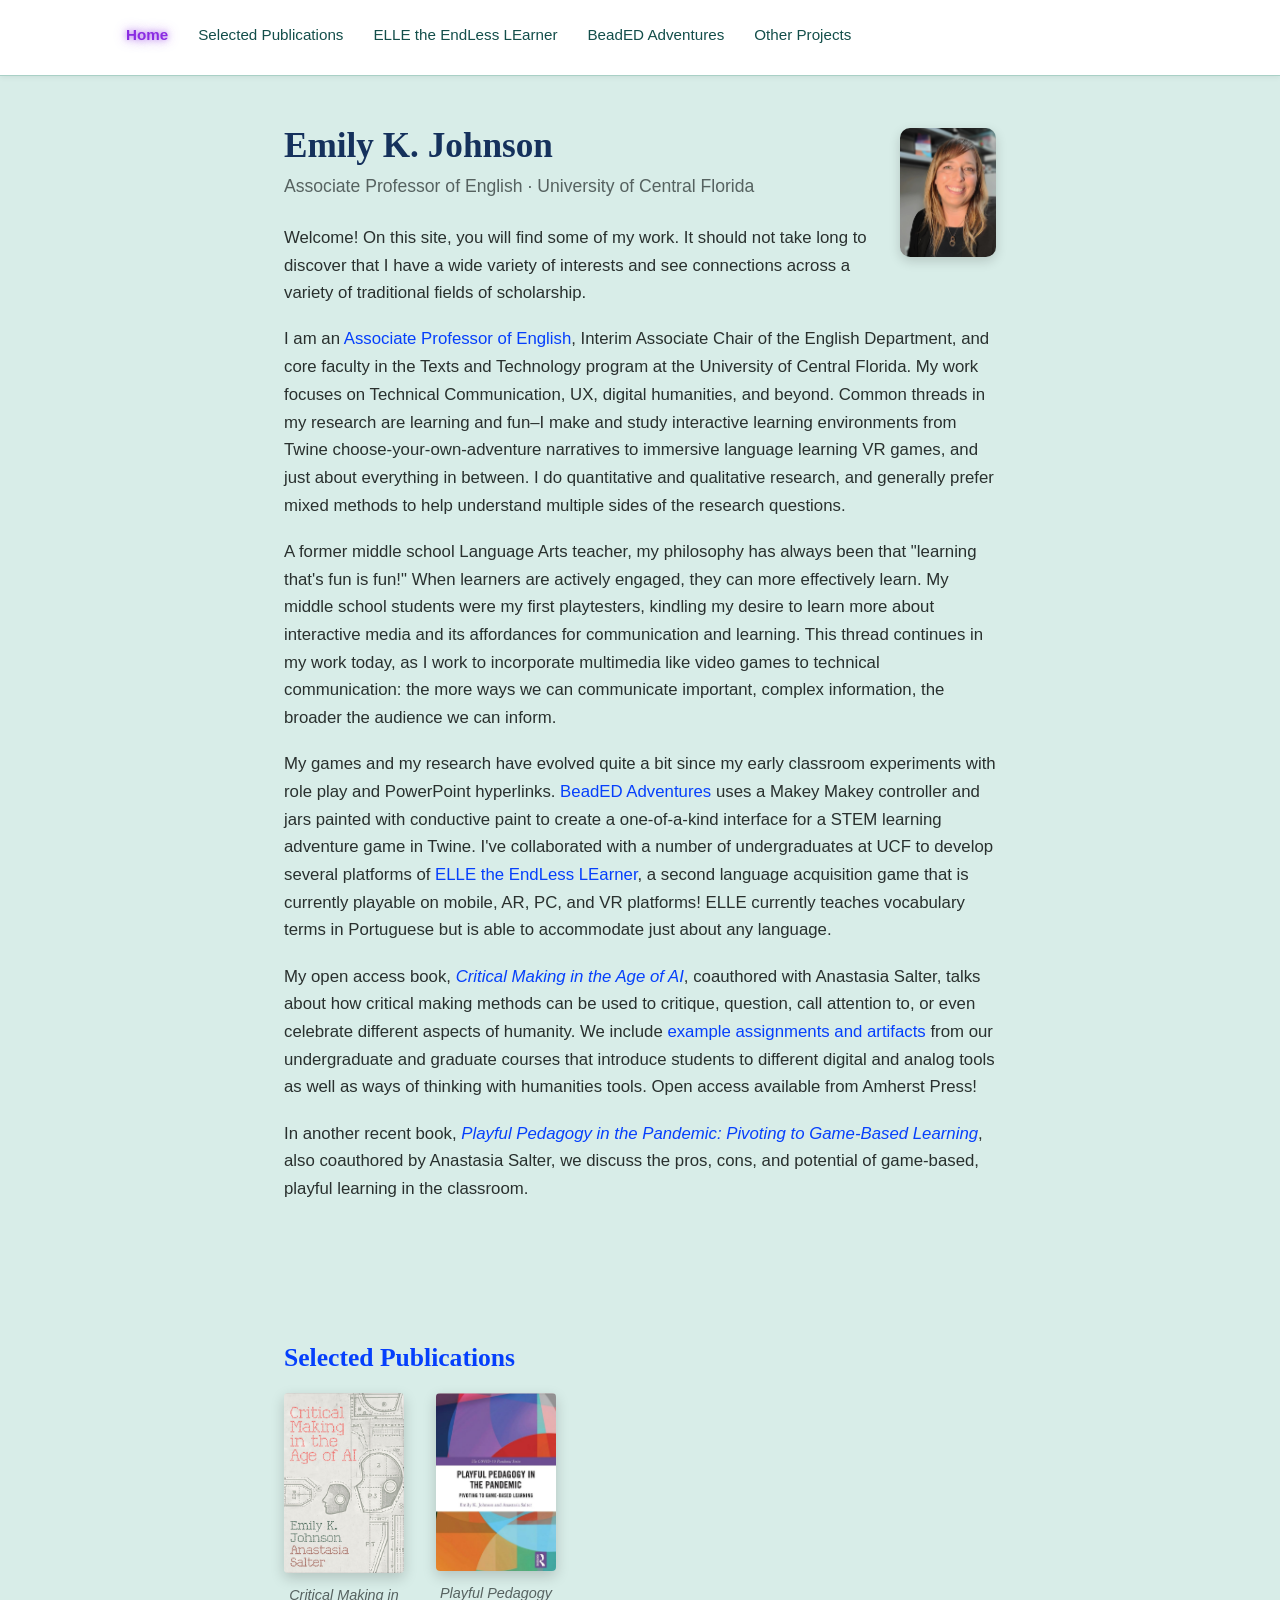
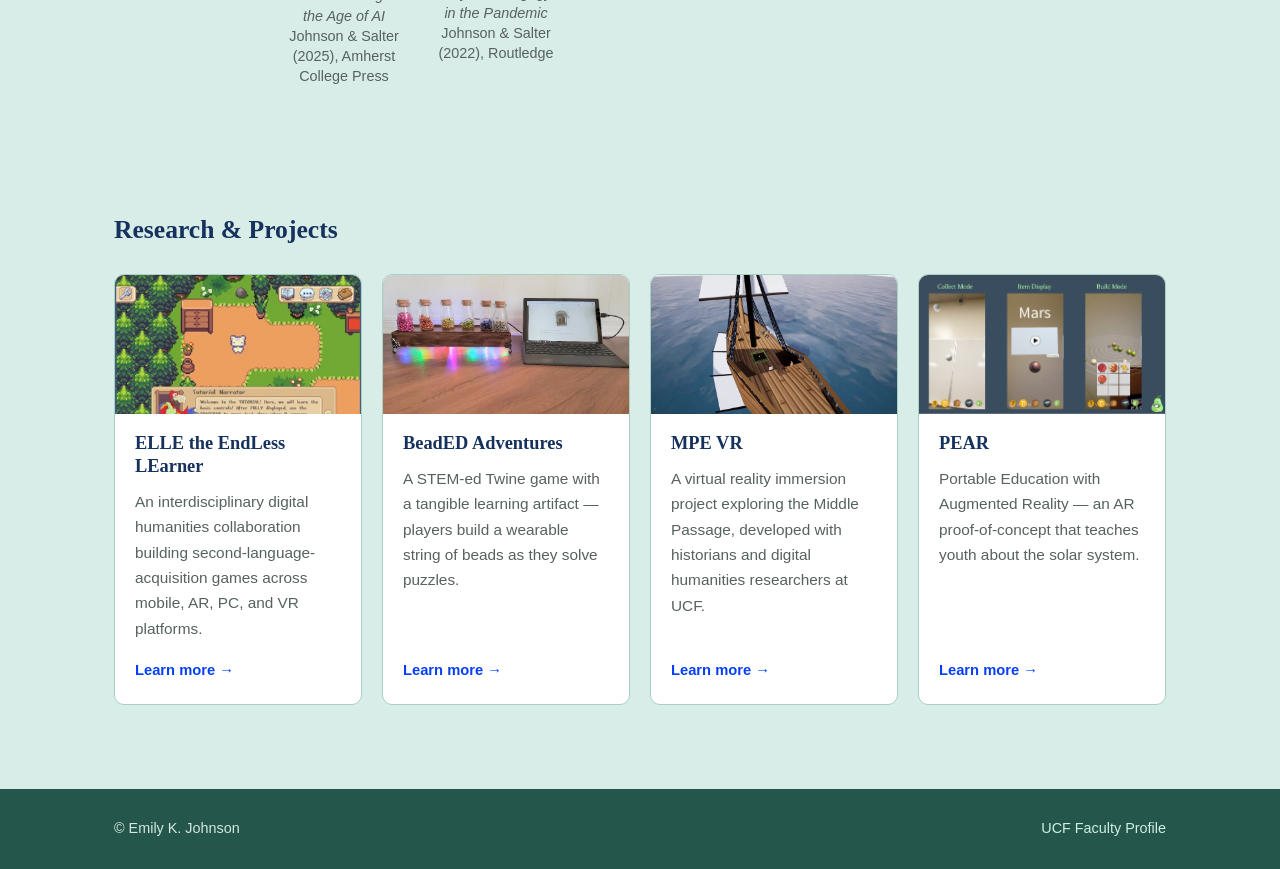
==== commit e2f5e374: "ELLE TOC + publications; Other Projects page; recolor; cleanup - Add a linked table of contents (gam" ====
--- a/index.html
+++ b/index.html
@@ -17,8 +17,7 @@
       <li><a href="publications.html">Selected Publications</a></li>
       <li><a href="elle.html">ELLE the EndLess LEarner</a></li>
       <li><a href="beadedadventures.html">BeadED Adventures</a></li>
-      <li><a href="mpe.html">MPE VR</a></li>
-      <li><a href="pear.html">PEAR</a></li>
+      <li><a href="other-projects.html">Other Projects</a></li>
     </ul>
   </div>
 </header>
@@ -79,7 +78,7 @@
           <div class="project-card-body">
             <h3>MPE VR</h3>
             <p>A virtual reality immersion project exploring the Middle Passage, developed with historians and digital humanities researchers at UCF.</p>
-            <a class="card-link" href="mpe.html">Learn more &rarr;</a>
+            <a class="card-link" href="other-projects.html">Learn more &rarr;</a>
           </div>
         </div>
         <div class="project-card">
@@ -87,7 +86,7 @@
           <div class="project-card-body">
             <h3>PEAR</h3>
             <p>Portable Education with Augmented Reality &mdash; an AR proof-of-concept that teaches youth about the solar system.</p>
-            <a class="card-link" href="pear.html">Learn more &rarr;</a>
+            <a class="card-link" href="other-projects.html">Learn more &rarr;</a>
           </div>
         </div>
       </div>
--- a/css/style.css
+++ b/css/style.css
@@ -10,8 +10,8 @@
   --color-accent-dark: #0a2db0;
   --color-header: #2f6b5e;      /* deep teal (mint family) for nav/footer */
   --color-header-dark: #25564b;
-  --color-header-text: #14532d; /* dark green header text (all pages) */
-  --color-heading: #1f3d36;     /* dark teal-green headings */
+  --color-header-text: #134e4a; /* dark teal header text (all pages) */
+  --color-heading: #15315c;     /* navy blue page headings */
   --max-width: 1100px;
   --content-width: 760px;
   --radius: 10px;
@@ -113,7 +113,7 @@
 
 .site-title:hover {
   text-decoration: none;
-  color: #0e3a20;
+  color: #0a3a3a;
 }
 
 .site-title .degree {
@@ -518,7 +518,6 @@
   --color-accent: #3f6184;
   --color-accent-dark: #2f4a66;
   --color-header-dark: #2f4a66;
-  --color-heading: #2f4a66;
 }
 
 body.elle-theme .page-figure img {
@@ -554,7 +553,7 @@
 .game-thumb {
   display: block;
   width: 100%;
-  max-width: 300px;
+  max-width: 540px;       /* same width as the Student team dropdowns */
   height: auto;
   border-radius: 12px;
   box-shadow: 0 4px 12px rgba(0,0,0,0.16);
@@ -614,10 +613,21 @@
   font-size: 0.85rem;
 }
 
+.team .team-group {
+  margin: 14px 20px 2px;
+  font-weight: 700;
+  font-size: 0.9rem;
+  color: var(--color-heading);
+}
+
 .team .roster {
   margin: 0;
-  padding: 2px 20px 16px 38px;
+  padding: 2px 20px 8px 38px;
   columns: 2;
+}
+
+.team > .roster:last-child {
+  padding-bottom: 16px;
 }
 
 .team .roster li {
@@ -628,3 +638,53 @@
 @media (max-width: 520px) {
   .team .roster { columns: 1; }
 }
+
+/* ELLE table of contents */
+
+.toc {
+  background: var(--color-surface);
+  border: 1px solid var(--color-border);
+  border-radius: 12px;
+  padding: 18px 22px;
+  margin: 20px 0 8px;
+}
+
+.toc h2 {
+  margin: 0 0 12px;
+  font-size: 1.15rem;
+}
+
+.toc ol {
+  margin: 0;
+  padding-left: 1.4em;
+  columns: 2;
+  column-gap: 32px;
+  font-size: 0.95rem;
+}
+
+.toc li {
+  margin-bottom: 5px;
+  break-inside: avoid;
+}
+
+@media (max-width: 560px) {
+  .toc ol { columns: 1; }
+}
+
+.game-entry { scroll-margin-top: 80px; }
+
+/* Publications & presentations */
+
+.pub-venue {
+  font-weight: 700;
+  color: var(--color-heading);
+  margin: 18px 0 2px;
+  font-size: 0.95rem;
+}
+
+.pub-cite {
+  margin: 0 0 4px;
+  padding-left: 1.2em;
+  font-size: 0.95rem;
+  color: var(--color-text);
+}
